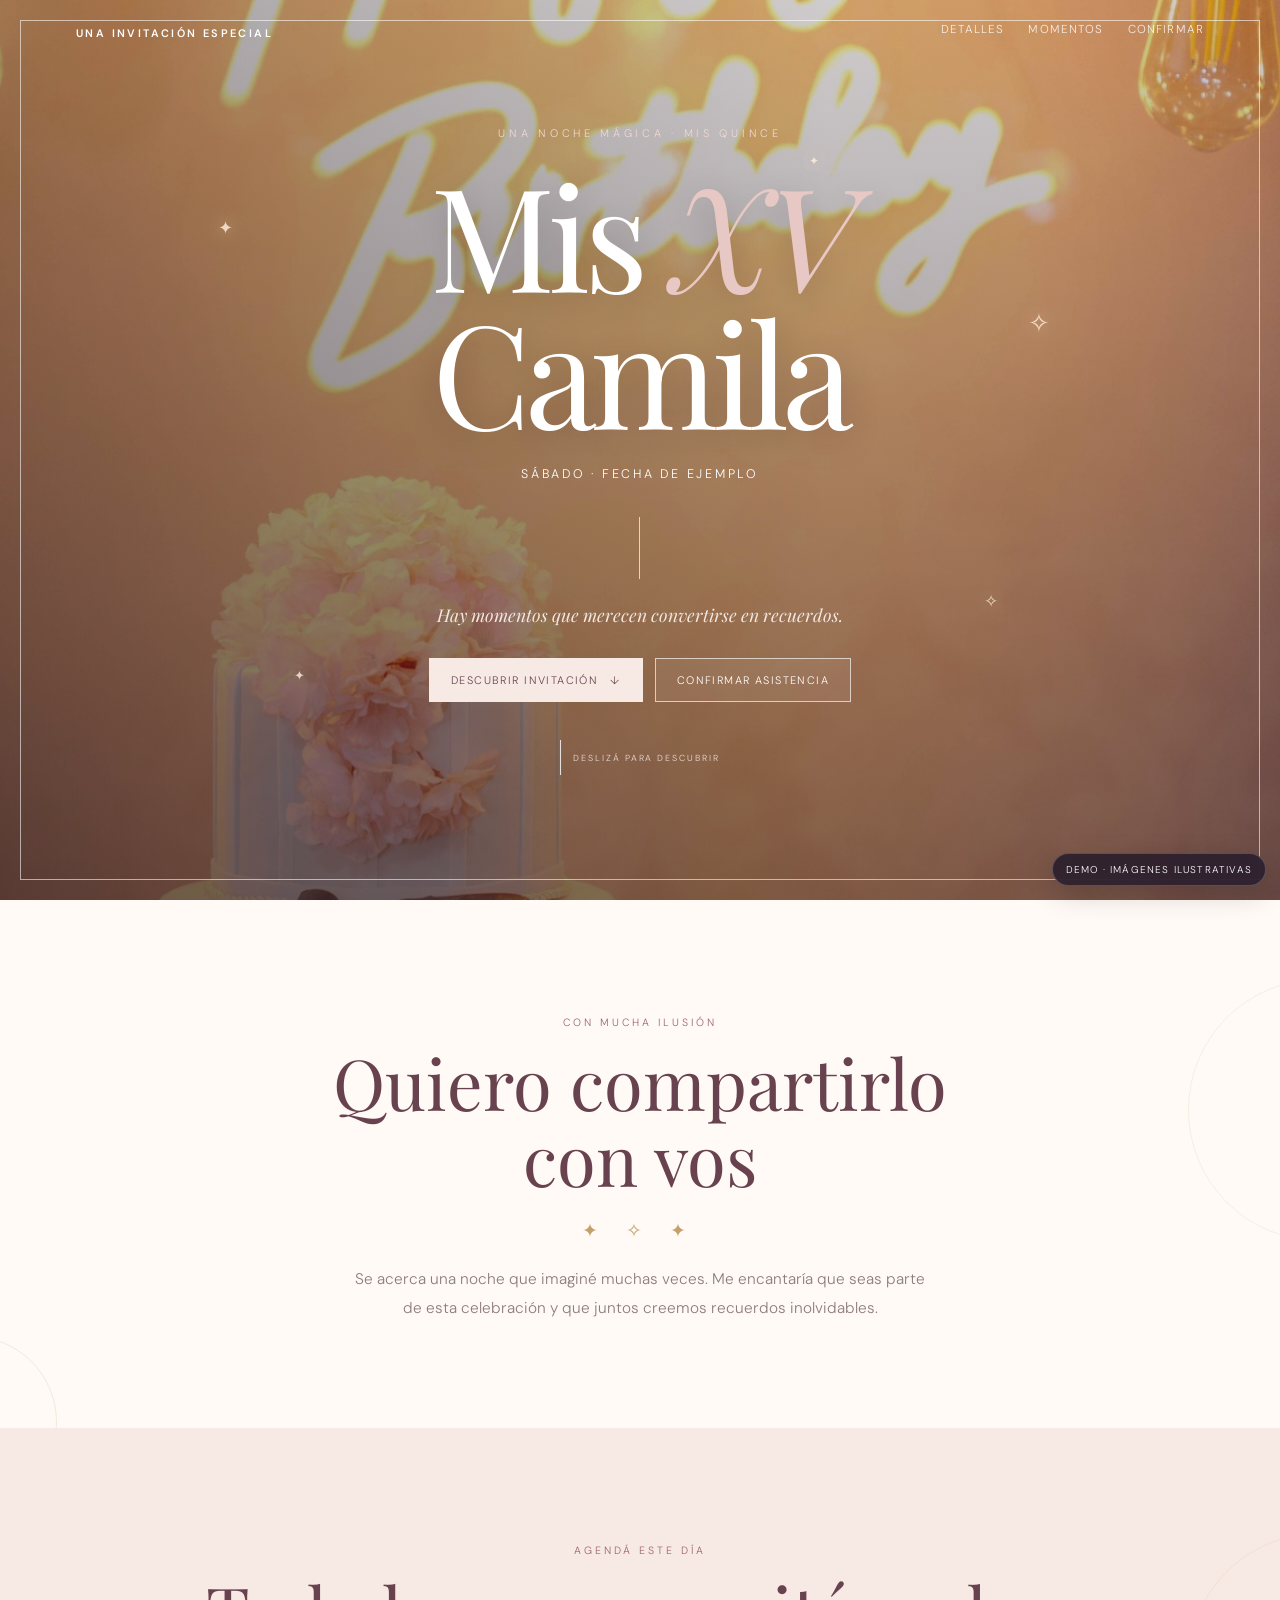
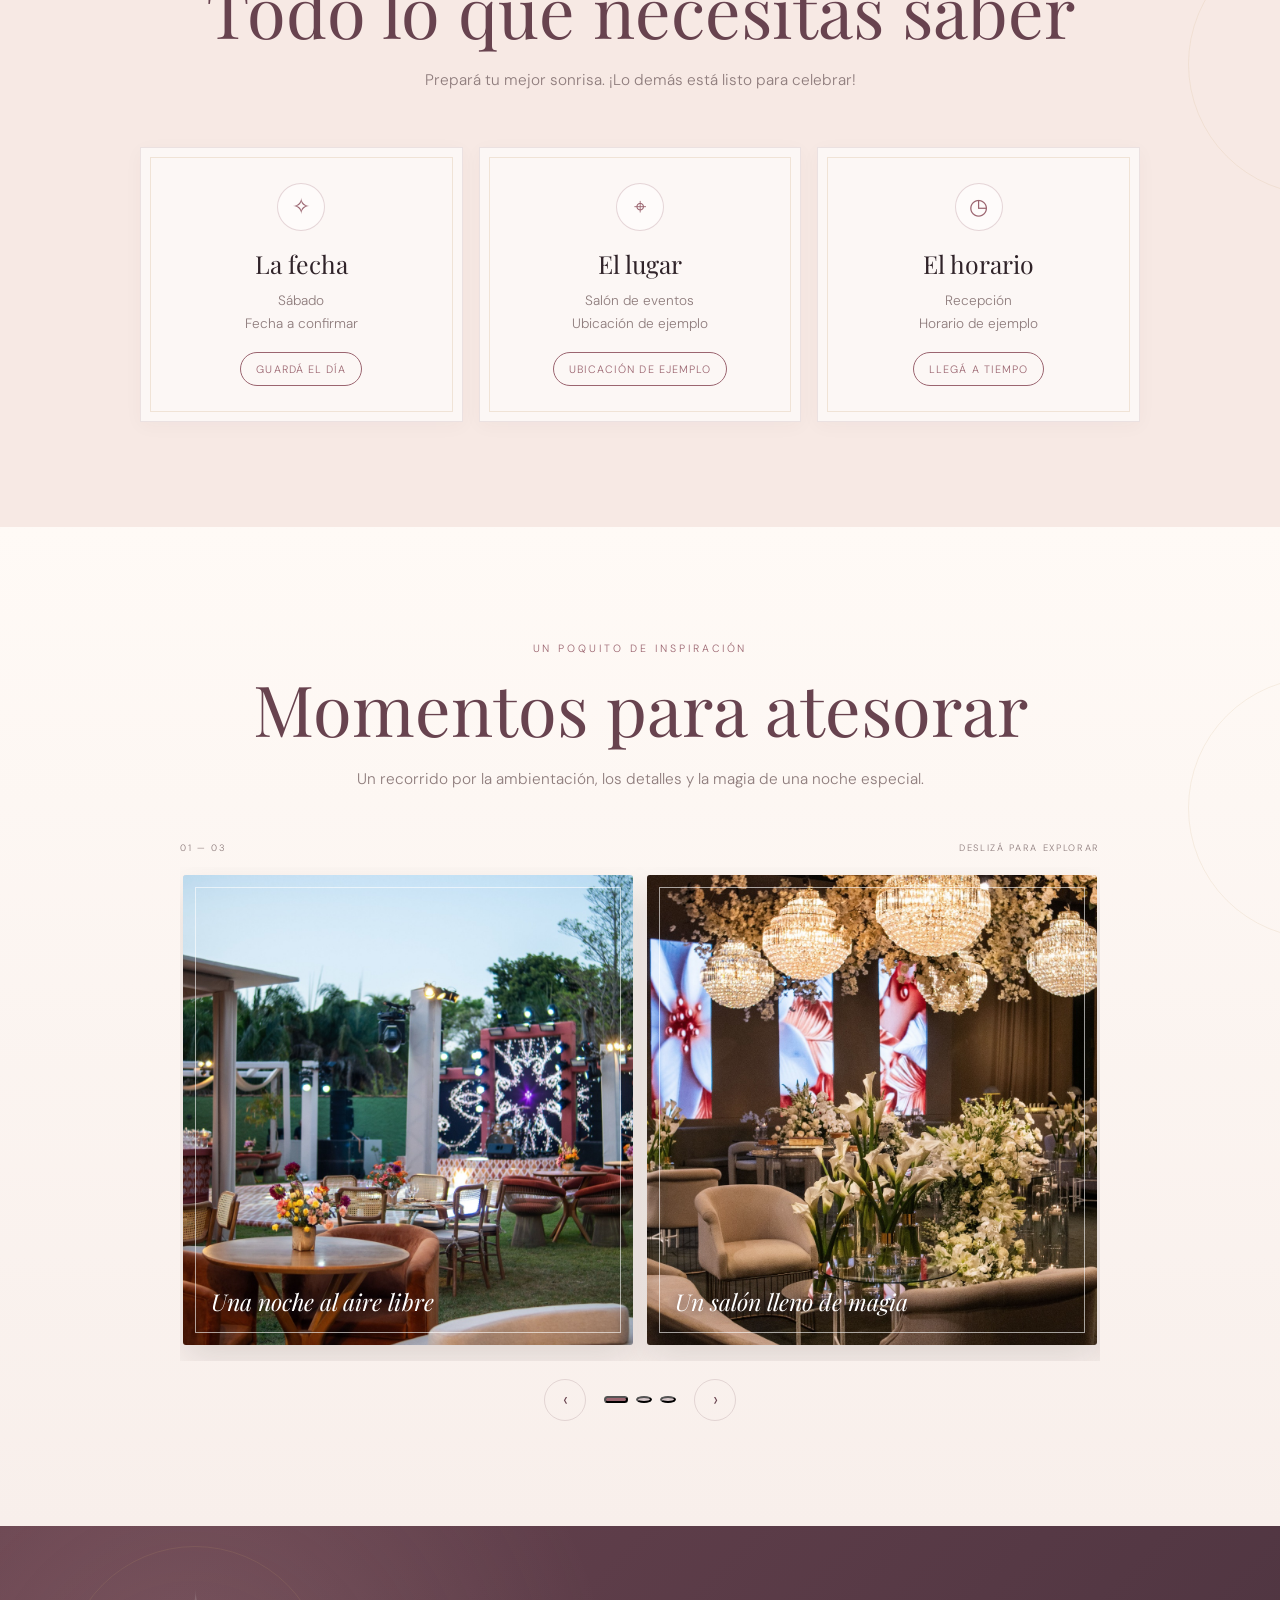
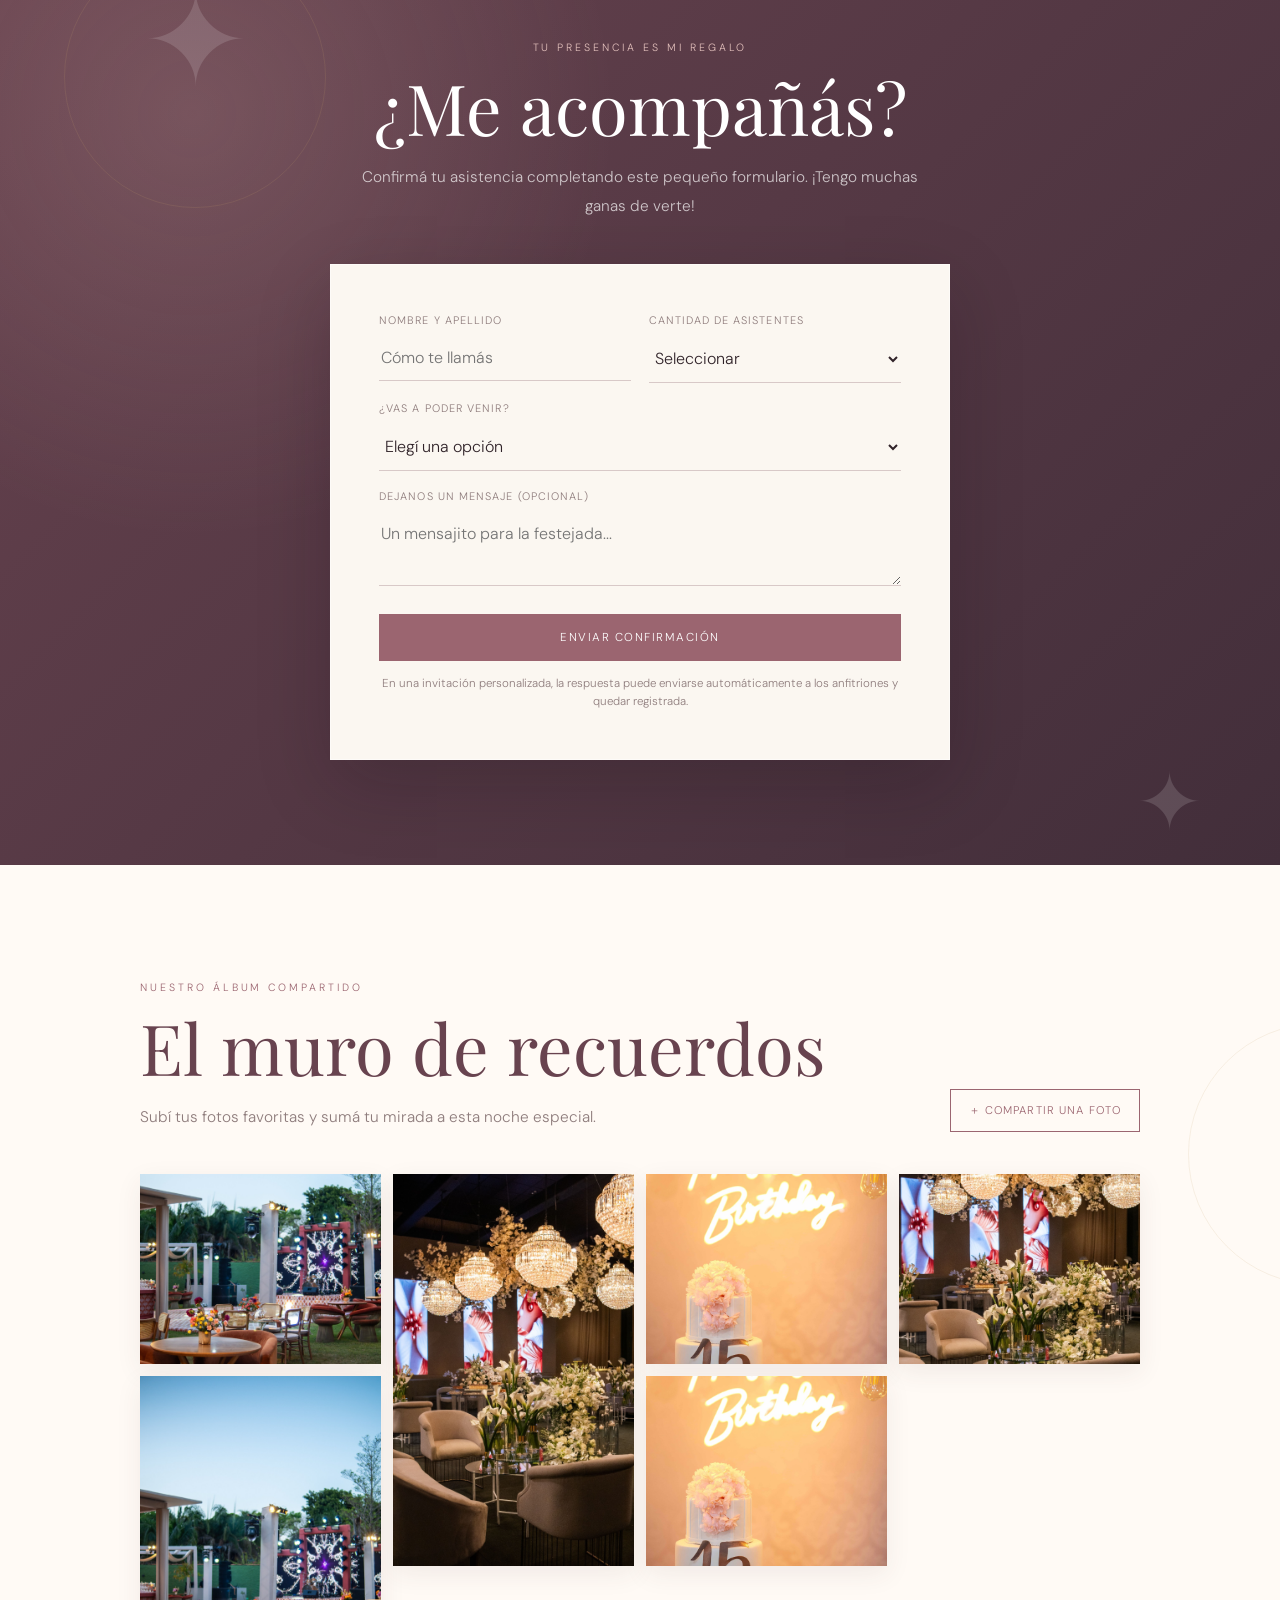
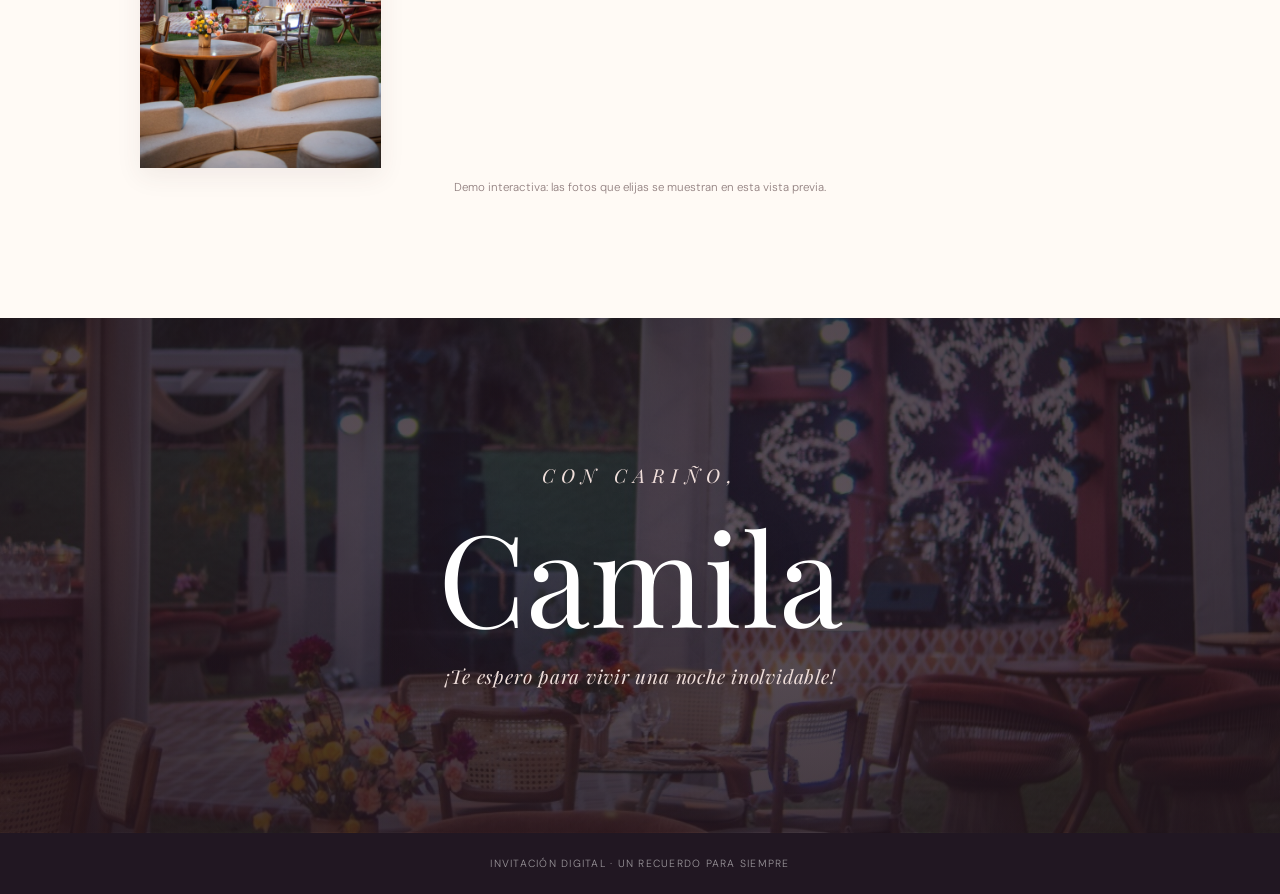
==== demo/15-anios/index.html @ 6f3f011b "Update website and add invitation demos" ====
<!DOCTYPE html>
<html lang="es">
<head>
<meta charset="UTF-8">
<meta name="viewport" content="width=device-width, initial-scale=1, viewport-fit=cover">
<meta name="theme-color" content="#21152e">
<title>Una noche para recordar · Invitación digital</title>
<link rel="preconnect" href="https://fonts.googleapis.com">
<link rel="preconnect" href="https://fonts.gstatic.com" crossorigin>
<link href="https://fonts.googleapis.com/css2?family=DM+Sans:wght@300;400;500;600&family=Playfair+Display:ital,wght@0,400;0,500;0,600;1,400;1,500&display=swap" rel="stylesheet">
<style>
:root{--ink:#302329;--plum:#68434f;--wine:#9b6570;--rose:#e4b9b5;--blush:#f7e9e4;--cream:#fffaf5;--gold:#c5a06c;--muted:#8e7c7c;--line:rgba(104,67,79,.16);--serif:"Playfair Display",Georgia,serif;--sans:"DM Sans",sans-serif}
*{box-sizing:border-box}html{scroll-behavior:smooth}body{margin:0;background:var(--cream);color:var(--ink);font-family:var(--sans);font-weight:300}button,input,select,textarea{font:inherit}button,a{ -webkit-tap-highlight-color:transparent}a{color:inherit}
.topbar{position:absolute;z-index:5;top:0;left:0;width:100%;display:flex;justify-content:space-between;align-items:center;padding:22px clamp(20px,6vw,76px);color:#fff}.brand{font-size:.68rem;letter-spacing:.22em;text-transform:uppercase}.menu{display:flex;gap:24px;font-size:.72rem;letter-spacing:.1em;text-transform:uppercase}.menu a{text-decoration:none;opacity:.85}.menu a:hover{opacity:1}
.hero{min-height:790px;height:100svh;max-height:1000px;position:relative;display:grid;place-items:center;text-align:center;color:white;overflow:hidden;background:linear-gradient(180deg,rgba(42,25,31,.22),rgba(42,25,31,.58)),url('img/pexels-vidalbalieljfotografia-20016143.jpg') center 43%/cover}
.hero{background-position:center 43%}.hero:after{content:"";position:absolute;inset:18px;border:1px solid rgba(255,255,255,.45);pointer-events:none}.hero-inner{position:relative;z-index:1;padding:90px 22px 50px;max-width:850px}.eyebrow{font-size:.68rem;letter-spacing:.34em;text-transform:uppercase}.hero .eyebrow{color:#f0d9d3}.hero h1{font:400 clamp(4rem,12vw,9rem)/.95 var(--serif);margin:25px 0 18px;letter-spacing:-.045em}.hero h1 em{font-weight:400;color:#e8c8c4}.hero-date{font-size:.78rem;letter-spacing:.22em;text-transform:uppercase;margin-top:28px}.hero-line{width:1px;height:62px;background:rgba(255,255,255,.7);margin:35px auto 0}.hero-caption{font:italic 1.1rem var(--serif);color:#f3e7e2;margin-top:24px}
.section{padding:105px 22px;position:relative}.section-inner{width:min(100%,1000px);margin:auto}.center{text-align:center}.kicker{color:var(--wine);font-size:.66rem;letter-spacing:.28em;text-transform:uppercase}.section h2{font:400 clamp(2.5rem,6vw,4.4rem)/1.08 var(--serif);margin:15px 0 18px;color:var(--plum)}.lead{max-width:570px;margin:0 auto;color:var(--muted);font-size:.96rem;line-height:1.9}.intro{background:var(--cream)}
.ornament{color:var(--gold);font-size:1.2rem;letter-spacing:.6em;margin:22px 0}
.details{background:var(--blush)}.detail-grid{display:grid;grid-template-columns:repeat(3,1fr);gap:16px;margin-top:52px}.detail{background:rgba(255,255,255,.65);padding:35px 22px;border:1px solid rgba(117,77,97,.13);text-align:center;min-height:210px}.detail-icon{font-size:1.35rem;color:var(--wine)}.detail h3{font:400 1.55rem var(--serif);margin:16px 0 9px}.detail p{font-size:.85rem;line-height:1.7;color:var(--muted);margin:0}.pill{display:inline-block;margin-top:17px;padding:9px 15px;border:1px solid var(--wine);border-radius:30px;color:var(--wine);font-size:.67rem;letter-spacing:.1em;text-transform:uppercase}
.gallery{background:#fdfaf7}.carousel-wrap{position:relative;max-width:860px;margin:48px auto 0}.slides{display:flex;gap:14px;overflow:hidden;scroll-behavior:smooth;scroll-snap-type:x mandatory}.slide{flex:0 0 calc(50% - 7px);height:430px;scroll-snap-align:center;overflow:hidden;position:relative;background:#e7d9d5}.slide img{width:100%;height:100%;object-fit:cover;display:block;transition:transform .7s}.slide:hover img{transform:scale(1.04)}.slide span{position:absolute;bottom:18px;left:18px;color:white;font:italic 1.2rem var(--serif);text-shadow:0 1px 12px #33232d}.carousel-controls{display:flex;justify-content:center;align-items:center;gap:18px;margin-top:24px}.arrow{width:42px;height:42px;border:1px solid var(--line);background:transparent;border-radius:50%;color:var(--plum);cursor:pointer;font-size:1.2rem}.dots{display:flex;gap:8px}.dot{width:6px;height:6px;border-radius:50%;background:#d6c6c9}.dot.active{background:var(--wine)}
.rsvp{background:var(--plum);color:#fff}.rsvp .kicker{color:#e4c1bd}.rsvp h2{color:#fff}.rsvp .lead{color:rgba(255,255,255,.7)}.rsvp-card{max-width:620px;margin:42px auto 0;padding:clamp(25px,5vw,48px);background:#fbf7f1;color:var(--ink)}.form-grid{display:grid;grid-template-columns:1fr 1fr;gap:18px}.field{display:flex;flex-direction:column;gap:8px;text-align:left}.field.full{grid-column:1/-1}.field label{font-size:.68rem;letter-spacing:.1em;text-transform:uppercase;color:var(--muted)}.field input,.field select,.field textarea{width:100%;border:0;border-bottom:1px solid #d8c9c8;background:transparent;padding:12px 2px;color:var(--ink);outline:none;border-radius:0}.field input:focus,.field select:focus,.field textarea:focus{border-color:var(--wine)}.field textarea{resize:vertical;min-height:75px}.submit{margin-top:28px;width:100%;border:0;background:var(--wine);color:white;padding:16px 20px;letter-spacing:.13em;text-transform:uppercase;font-size:.72rem;cursor:pointer;transition:background .2s}.submit:hover{background:var(--plum)}.form-note{font-size:.72rem;color:var(--muted);line-height:1.6;margin:14px 0 0;text-align:center}.success{display:none;padding:14px;background:#e7efe6;color:#35523a;margin-top:18px;font-size:.85rem;line-height:1.5}
.wall{background:var(--cream)}.wall-head{display:flex;justify-content:space-between;align-items:end;gap:20px}.upload-btn{display:inline-flex;align-items:center;gap:9px;border:1px solid var(--wine);padding:13px 18px;color:var(--wine);font-size:.7rem;letter-spacing:.1em;text-transform:uppercase;cursor:pointer;background:transparent}.upload-btn:hover{background:var(--blush)}.wall-grid{display:grid;grid-template-columns:repeat(4,1fr);grid-auto-rows:190px;gap:12px;margin-top:42px}.wall-grid figure{margin:0;overflow:hidden;background:#e8dcda}.wall-grid figure:nth-child(2),.wall-grid figure:nth-child(5){grid-row:span 2}.wall-grid img{width:100%;height:100%;object-fit:cover;display:block;transition:transform .5s}.wall-grid figure:hover img{transform:scale(1.05)}.wall-empty{font-size:.78rem;color:var(--muted);margin-top:18px}.upload-hint{font-size:.72rem;color:var(--muted);margin-top:12px}
.closing{background:linear-gradient(rgba(35,23,35,.56),rgba(35,23,35,.7)),url('img/pexels-flavionascimento-39394234.jpg') center/cover;color:white;text-align:center;padding:125px 22px}.closing h2{color:white;font:400 clamp(3rem,8vw,6rem)/1.05 var(--serif);margin:20px 0}.closing p{font:italic 1.2rem var(--serif);color:#f0dfdb}.footer{padding:24px;text-align:center;background:#211722;color:rgba(255,255,255,.55);font-size:.65rem;letter-spacing:.12em;text-transform:uppercase}
.demo-tag{position:fixed;z-index:10;bottom:14px;right:14px;background:rgba(38,27,43,.86);color:white;padding:9px 13px;font-size:.62rem;letter-spacing:.12em;text-transform:uppercase;backdrop-filter:blur(8px)}
@media(max-width:700px){.topbar{padding:18px 22px}.menu{gap:13px;font-size:.6rem}.menu a:nth-child(2){display:none}.hero{min-height:700px}.section{padding:78px 20px}.detail-grid{grid-template-columns:1fr;max-width:420px;margin:38px auto 0}.detail{min-height:0;padding:27px 20px}.slide{flex-basis:82%;height:390px}.wall-head{align-items:start;flex-direction:column}.wall-grid{grid-template-columns:repeat(2,1fr);grid-auto-rows:150px;gap:9px}.form-grid{grid-template-columns:1fr}.field.full{grid-column:auto}.wall-grid figure:nth-child(2),.wall-grid figure:nth-child(5){grid-row:span 2}}
@media(prefers-reduced-motion:reduce){html{scroll-behavior:auto}*,*:before,*:after{transition:none!important}}

/* --- Edición dinámica: movimiento suave, detalles y microinteracciones --- */
:root{--shadow:0 22px 60px rgba(76,45,55,.13)}
body{overflow-x:hidden}
.topbar{position:absolute;transition:background .35s,padding .35s}
.brand{font-weight:600}
.menu a{position:relative;padding-bottom:7px}
.menu a:after{content:"";position:absolute;left:0;bottom:0;width:0;height:1px;background:#fff;transition:width .3s}
.menu a:hover:after{width:100%}
.hero{isolation:isolate;background-attachment:scroll}
.hero:before{content:"";position:absolute;inset:0;background:linear-gradient(90deg,rgba(28,18,24,.25),transparent 65%);z-index:0}
.hero:after{inset:20px;border:1px solid rgba(255,255,255,.58);animation:frameIn 1.3s ease both}
.hero-inner{animation:heroIn 1.15s cubic-bezier(.2,.7,.2,1) both}
.hero h1{text-shadow:0 8px 35px rgba(28,15,22,.22)}
.hero-actions{display:flex;justify-content:center;gap:12px;flex-wrap:wrap;margin-top:32px}
.hero-btn{display:inline-flex;align-items:center;gap:12px;padding:14px 21px;text-decoration:none;font-size:.68rem;letter-spacing:.13em;text-transform:uppercase;transition:transform .25s,background .25s,border-color .25s}
.hero-btn:hover{transform:translateY(-4px)}
.hero-btn.primary{background:#f7e9e4;color:#68434f;border:1px solid #f7e9e4}
.hero-btn.ghost{border:1px solid rgba(255,255,255,.65);color:#fff;background:rgba(255,255,255,.07);backdrop-filter:blur(8px)}
.scroll-cue{display:flex;align-items:center;justify-content:center;gap:12px;margin-top:38px;font-size:.55rem;letter-spacing:.22em;color:rgba(255,255,255,.8)}
.scroll-cue span{height:35px;width:1px;background:rgba(255,255,255,.8);transform-origin:top;animation:scrollPulse 1.7s ease-in-out infinite}
.hero-sparkles i{position:absolute;z-index:1;color:rgba(255,240,221,.8);font-style:normal;text-shadow:0 0 18px rgba(255,231,190,.8);animation:twinkle 3.8s ease-in-out infinite}
.hero-sparkles i:nth-child(1){top:24%;left:17%;font-size:18px}
.hero-sparkles i:nth-child(2){top:34%;right:18%;font-size:26px;animation-delay:.8s}
.hero-sparkles i:nth-child(3){bottom:24%;left:23%;font-size:13px;animation-delay:1.3s}
.hero-sparkles i:nth-child(4){bottom:32%;right:22%;font-size:17px;animation-delay:2s}
.hero-sparkles i:nth-child(5){top:17%;right:36%;font-size:12px;animation-delay:2.5s}
.section{overflow:hidden}
.section:before{content:"";position:absolute;width:260px;height:260px;border:1px solid rgba(197,160,108,.14);border-radius:50%;right:-170px;top:15%;pointer-events:none}
.intro:after{content:"";position:absolute;width:170px;height:170px;border:1px solid rgba(197,160,108,.2);border-radius:50%;left:-115px;bottom:-80px}
.detail{position:relative;overflow:hidden;box-shadow:0 4px 18px rgba(76,45,55,.035);transition:transform .35s,box-shadow .35s,border-color .35s}
.detail:before{content:"";position:absolute;inset:9px;border:1px solid rgba(197,160,108,.23);pointer-events:none}
.detail:hover{transform:translateY(-9px);box-shadow:var(--shadow);border-color:rgba(155,101,112,.35)}
.detail-icon{display:inline-grid;place-items:center;width:48px;height:48px;border:1px solid rgba(155,101,112,.25);border-radius:50%;background:rgba(255,255,255,.5);transition:transform .45s}
.detail:hover .detail-icon{transform:rotate(18deg) scale(1.08)}
.pill{transition:background .25s,color .25s}
.detail:hover .pill{background:var(--wine);color:#fff}
.gallery{background:linear-gradient(180deg,#fffaf6,#f8efeb)}
.carousel-topline{display:flex;justify-content:space-between;margin:0 0 13px;color:var(--muted);font-size:.58rem;letter-spacing:.18em}
.carousel-wrap{max-width:920px}
.slides{overflow-x:auto;scrollbar-width:none;padding:8px 3px 16px}
.slides::-webkit-scrollbar{display:none}
.slide{flex:0 0 calc(50% - 7px);height:470px;border-radius:3px;box-shadow:0 16px 35px rgba(54,35,42,.13)}
.slide:after{content:"";position:absolute;inset:12px;border:1px solid rgba(255,255,255,.6);pointer-events:none}
.slide img{filter:saturate(.92);transition:transform .9s cubic-bezier(.2,.7,.2,1),filter .6s}
.slide:hover img{transform:scale(1.075);filter:saturate(1.08)}
.slide span{left:28px;bottom:28px;font-size:1.45rem}
.carousel-controls{margin-top:18px}
.arrow{transition:background .25s,color .25s,transform .25s}
.arrow:hover{background:var(--wine);color:white;transform:scale(1.08)}
.dot{width:7px;height:7px;transition:width .3s,background .3s}
.dot.active{width:24px;border-radius:8px}
.rsvp{position:relative;background:radial-gradient(circle at 15% 20%,rgba(228,185,181,.17),transparent 32%),linear-gradient(135deg,#68434f,#422e3a)}
.rsvp:before,.rsvp:after{content:"✦";position:absolute;color:rgba(255,255,255,.14);font-size:8rem;font-family:var(--serif)}
.rsvp:before{top:20px;left:5%}.rsvp:after{right:6%;bottom:15px;font-size:5rem}
.rsvp-card{position:relative;box-shadow:0 25px 70px rgba(20,10,18,.2);border:1px solid rgba(255,255,255,.55)}
.field input,.field select,.field textarea{transition:border-color .25s,padding .25s}
.field input:focus,.field select:focus,.field textarea:focus{padding-left:8px}
.submit{position:relative;overflow:hidden}
.submit:after{content:"";position:absolute;top:-50%;left:-40%;width:25%;height:200%;background:rgba(255,255,255,.2);transform:rotate(25deg);transition:left .55s}
.submit:hover:after{left:130%}
.wall-grid figure{position:relative;box-shadow:0 8px 24px rgba(76,45,55,.08)}
.wall-grid figure:after{content:"✦";position:absolute;right:12px;bottom:8px;color:#fff;text-shadow:0 1px 8px #33232d;opacity:0;transform:translateY(5px);transition:.3s}
.wall-grid figure:hover:after{opacity:1;transform:translateY(0)}
.closing{position:relative;isolation:isolate;background-position:center 55%;background-size:cover}
.closing:before{content:"";position:absolute;z-index:-1;inset:0;background:radial-gradient(ellipse at center,rgba(34,20,27,.25),rgba(34,20,27,.58))}
.closing h2{font-size:clamp(4rem,11vw,8rem);text-shadow:0 8px 35px rgba(0,0,0,.18)}
.closing p:last-child{letter-spacing:.04em}
.demo-tag{border:1px solid rgba(255,255,255,.2);border-radius:30px;box-shadow:0 8px 28px rgba(0,0,0,.18)}
.reveal{opacity:0;transform:translateY(28px);transition:opacity .8s ease,transform .8s cubic-bezier(.2,.7,.2,1)}
.reveal.visible{opacity:1;transform:translateY(0)}
.detail.reveal:nth-child(2){transition-delay:.12s}.detail.reveal:nth-child(3){transition-delay:.24s}
@keyframes heroIn{from{opacity:0;transform:translateY(25px)}to{opacity:1;transform:translateY(0)}}
@keyframes frameIn{from{opacity:0;inset:45px}to{opacity:1;inset:20px}}
@keyframes scrollPulse{0%,100%{transform:scaleY(.55);opacity:.5}50%{transform:scaleY(1);opacity:1}}
@keyframes twinkle{0%,100%{opacity:.3;transform:scale(.8) rotate(0)}50%{opacity:1;transform:scale(1.2) rotate(22deg)}}
@media(max-width:700px){
 .hero-actions{gap:9px;margin-top:25px}.hero-btn{padding:13px 15px;font-size:.59rem}
 .scroll-cue{margin-top:28px}
 .slide{flex-basis:84%;height:430px}
 .carousel-topline{padding:0 4px}
 .hero-sparkles i:nth-child(1){left:9%}.hero-sparkles i:nth-child(2){right:9%}
 .rsvp:before{font-size:5rem}.rsvp:after{font-size:3.5rem}
}
@media(prefers-reduced-motion:reduce){
 .reveal{opacity:1;transform:none;transition:none}
 .hero-inner,.hero:after,.hero-sparkles i,.scroll-cue span{animation:none}
}

</style>
</head>
<body>
<nav class="topbar"><div class="brand">Una invitación especial</div><div class="menu"><a href="#detalles">Detalles</a><a href="#momentos">Momentos</a><a href="#confirmar">Confirmar</a></div></nav>
<header class="hero" id="inicio"><div class="hero-inner"><p class="eyebrow">Una noche mágica · Mis quince</p><h1>Mis <em>XV</em><br>Camila</h1><p class="hero-date">Sábado · Fecha de ejemplo</p><div class="hero-line"></div><p class="hero-caption">Hay momentos que merecen convertirse en recuerdos.</p><div class="hero-actions"><a class="hero-btn primary" href="#detalles">Descubrir invitación <span>↓</span></a><a class="hero-btn ghost" href="#confirmar">Confirmar asistencia</a></div><div class="scroll-cue"><span></span> DESLIZÁ PARA DESCUBRIR</div></div><div class="hero-sparkles" aria-hidden="true"><i>✦</i><i>✧</i><i>✦</i><i>✧</i><i>✦</i></div></header>
<main>
<section class="section intro center"><div class="section-inner"><p class="kicker">Con mucha ilusión</p><h2>Quiero compartirlo<br>con vos</h2><div class="ornament">✦ ✧ ✦</div><p class="lead">Se acerca una noche que imaginé muchas veces. Me encantaría que seas parte de esta celebración y que juntos creemos recuerdos inolvidables.</p></div></section>
<section class="section details" id="detalles"><div class="section-inner center"><p class="kicker">Agendá este día</p><h2>Todo lo que necesitás saber</h2><p class="lead">Prepará tu mejor sonrisa. ¡Lo demás está listo para celebrar!</p><div class="detail-grid">
<article class="detail"><div class="detail-icon">✧</div><h3>La fecha</h3><p>Sábado<br>Fecha a confirmar</p><span class="pill">Guardá el día</span></article>
<article class="detail"><div class="detail-icon">⌖</div><h3>El lugar</h3><p>Salón de eventos<br>Ubicación de ejemplo</p><span class="pill">Ubicación de ejemplo</span></article>
<article class="detail"><div class="detail-icon">◷</div><h3>El horario</h3><p>Recepción<br>Horario de ejemplo</p><span class="pill">Llegá a tiempo</span></article>
</div></div></section>
<section class="section gallery center" id="momentos"><div class="section-inner"><p class="kicker">Un poquito de inspiración</p><h2>Momentos para atesorar</h2><p class="lead">Un recorrido por la ambientación, los detalles y la magia de una noche especial.</p>
<div class="carousel-wrap"><div class="carousel-topline"><span>01 — 03</span><span>DESLIZÁ PARA EXPLORAR</span></div><div class="slides" id="slides">
<div class="slide"><img src="img/pexels-flavionascimento-39394234.jpg" alt="Recepción de quince años al aire libre, con mesas y luces"><span>Una noche al aire libre</span></div>
<div class="slide"><img src="img/pexels-flavionascimento-39450940.jpg" alt="Salón elegante con arañas de cristal y arreglos florales"><span>Un salón lleno de magia</span></div>
<div class="slide"><img src="img/pexels-vidalbalieljfotografia-20016143.jpg" alt="Torta de quince años decorada en tonos rosa"><span>El dulce momento</span></div>
</div><div class="carousel-controls"><button class="arrow" id="prev" aria-label="Foto anterior">‹</button><div class="dots" id="dots"></div><button class="arrow" id="next" aria-label="Foto siguiente">›</button></div></div></div></section>
<section class="section rsvp center" id="confirmar"><div class="section-inner"><p class="kicker">Tu presencia es mi regalo</p><h2>¿Me acompañás?</h2><p class="lead">Confirmá tu asistencia completando este pequeño formulario. ¡Tengo muchas ganas de verte!</p>
<form class="rsvp-card" id="rsvpForm"><div class="form-grid">
<div class="field"><label for="nombre">Nombre y apellido</label><input id="nombre" name="nombre" placeholder="Cómo te llamás" required></div>
<div class="field"><label for="cantidad">Cantidad de asistentes</label><select id="cantidad" name="cantidad" required><option value="">Seleccionar</option><option>1 persona</option><option>2 personas</option><option>3 personas</option><option>4 personas</option></select></div>
<div class="field full"><label for="asistencia">¿Vas a poder venir?</label><select id="asistencia" name="asistencia" required><option value="">Elegí una opción</option><option>¡Sí, ahí estaré!</option><option>Esta vez no podré asistir</option></select></div>
<div class="field full"><label for="mensaje">Dejanos un mensaje (opcional)</label><textarea id="mensaje" name="mensaje" placeholder="Un mensajito para la festejada..."></textarea></div>
</div><button class="submit" type="submit">Enviar confirmación</button><p class="form-note">En una invitación personalizada, la respuesta puede enviarse automáticamente a los anfitriones y quedar registrada.</p><div class="success" id="success" role="status"></div></form></div></section>
<section class="section wall center" id="fotos"><div class="section-inner"><div class="wall-head"><div style="text-align:left"><p class="kicker">Nuestro álbum compartido</p><h2>El muro de recuerdos</h2><p class="lead" style="margin:0;text-align:left">Subí tus fotos favoritas y sumá tu mirada a esta noche especial.</p></div><label class="upload-btn" for="photoInput">＋ Compartir una foto</label><input id="photoInput" type="file" accept="image/*" multiple hidden></div>
<div class="wall-grid" id="wallGrid">
<figure><img src="img/pexels-flavionascimento-39394234.jpg" alt="Recepción exterior decorada para una celebración"></figure>
<figure><img src="img/pexels-flavionascimento-39450940.jpg" alt="Decoración elegante con lámparas de cristal y flores"></figure>
<figure><img src="img/pexels-vidalbalieljfotografia-20016143.jpg" alt="Torta de quince años en tonos rosa"></figure>
<figure><img src="img/pexels-flavionascimento-39450940.jpg" alt="Ambientación de salón para una fiesta"></figure>
<figure><img src="img/pexels-flavionascimento-39394234.jpg" alt="Mesas y luces en una recepción al aire libre"></figure>
<figure><img src="img/pexels-vidalbalieljfotografia-20016143.jpg" alt="Detalle de torta para quince años"></figure>
</div><p class="upload-hint">Demo interactiva: las fotos que elijas se muestran en esta vista previa.</p><p class="wall-empty" id="wallStatus" aria-live="polite"></p></div></section>
<section class="closing"><p class="eyebrow">Con cariño,</p><h2>Camila</h2><p>¡Te espero para vivir una noche inolvidable!</p></section>
</main>
<footer class="footer">Invitación digital · Un recuerdo para siempre</footer>
<div class="demo-tag">Demo · Imágenes ilustrativas</div>
<script>
const track=document.getElementById('slides'), slides=[...track.children], dots=document.getElementById('dots');let current=0, autoPlay=null;
slides.forEach((_,i)=>{const b=document.createElement('button');b.className='dot'+(i===0?' active':'');b.setAttribute('aria-label','Ir a la foto '+(i+1));b.addEventListener('click',()=>{go(i);restartAuto()});dots.appendChild(b)});
function updateDots(){[...dots.children].forEach((d,n)=>d.classList.toggle('active',n===current))}
function go(i){current=(i+slides.length)%slides.length;track.scrollTo({left:slides[current].offsetLeft-track.offsetLeft,behavior:'smooth'});updateDots()}
function startAuto(){if(window.matchMedia('(prefers-reduced-motion: reduce)').matches)return;stopAuto();autoPlay=setInterval(()=>go(current+1),4200)}
function stopAuto(){if(autoPlay){clearInterval(autoPlay);autoPlay=null}}
function restartAuto(){stopAuto();startAuto()}
document.getElementById('prev').addEventListener('click',()=>{go(current-1);restartAuto()});document.getElementById('next').addEventListener('click',()=>{go(current+1);restartAuto()});
track.addEventListener('mouseenter',stopAuto);track.addEventListener('mouseleave',startAuto);track.addEventListener('focusin',stopAuto);track.addEventListener('focusout',startAuto);
let scrollTick;track.addEventListener('scroll',()=>{clearTimeout(scrollTick);scrollTick=setTimeout(()=>{let best=0,dist=Infinity;slides.forEach((slide,i)=>{const d=Math.abs(slide.getBoundingClientRect().left-track.getBoundingClientRect().left);if(d<dist){dist=d;best=i}});current=best;updateDots()},90)});
document.addEventListener('visibilitychange',()=>document.hidden?stopAuto():startAuto());startAuto();
document.getElementById('rsvpForm').addEventListener('submit',e=>{e.preventDefault();const data=new FormData(e.currentTarget);const who=data.get('nombre');const status=data.get('asistencia');const box=document.getElementById('success');box.style.display='block';box.textContent='¡Gracias, '+who+'! Tu respuesta de demostración quedó registrada en esta vista. En la versión contratada, la confirmación se envía también a los anfitriones.';e.currentTarget.reset()});
// Animaciones de entrada al desplazarse por la invitación.
const revealTargets=document.querySelectorAll('.intro .section-inner,.details .section-inner,.gallery .section-inner,.rsvp .section-inner,.wall .section-inner,.closing');
revealTargets.forEach(el=>el.classList.add('reveal'));
document.querySelectorAll('.detail').forEach(el=>el.classList.add('reveal'));
if('IntersectionObserver' in window){
 const revealObserver=new IntersectionObserver(entries=>entries.forEach(entry=>{if(entry.isIntersecting){entry.target.classList.add('visible');revealObserver.unobserve(entry.target)}}),{threshold:.14});
 revealTargets.forEach(el=>revealObserver.observe(el));document.querySelectorAll('.detail').forEach(el=>revealObserver.observe(el));
}else{revealTargets.forEach(el=>el.classList.add('visible'));document.querySelectorAll('.detail').forEach(el=>el.classList.add('visible'))}
document.getElementById('photoInput').addEventListener('change',e=>{const files=[...e.target.files];const grid=document.getElementById('wallGrid');files.forEach(file=>{if(!file.type.startsWith('image/'))return;const url=URL.createObjectURL(file),fig=document.createElement('figure'),img=document.createElement('img');img.src=url;img.alt='Foto agregada a la vista previa';fig.appendChild(img);grid.prepend(fig)});document.getElementById('wallStatus').textContent=files.length?'¡Qué lindo recuerdo! Se agregó a la vista previa de este dispositivo.':'';e.target.value=''});
</script>
</body></html>
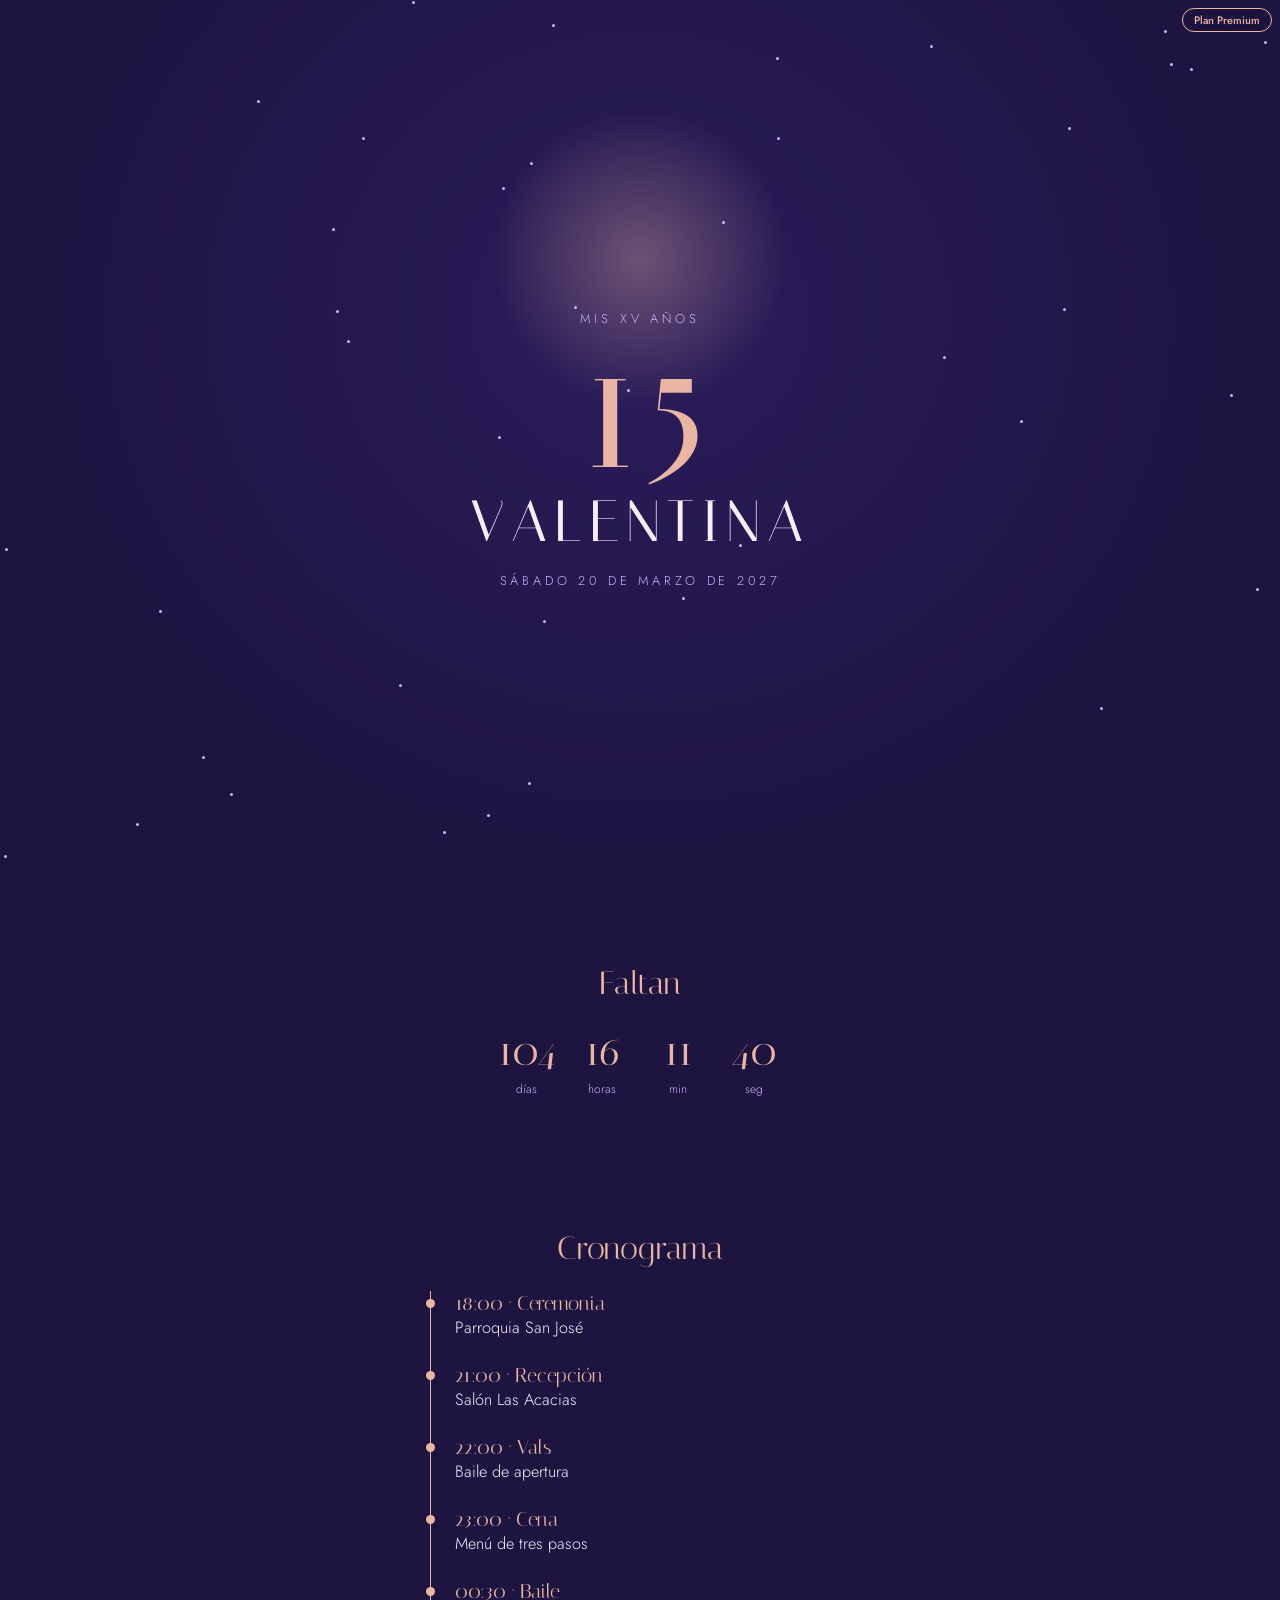
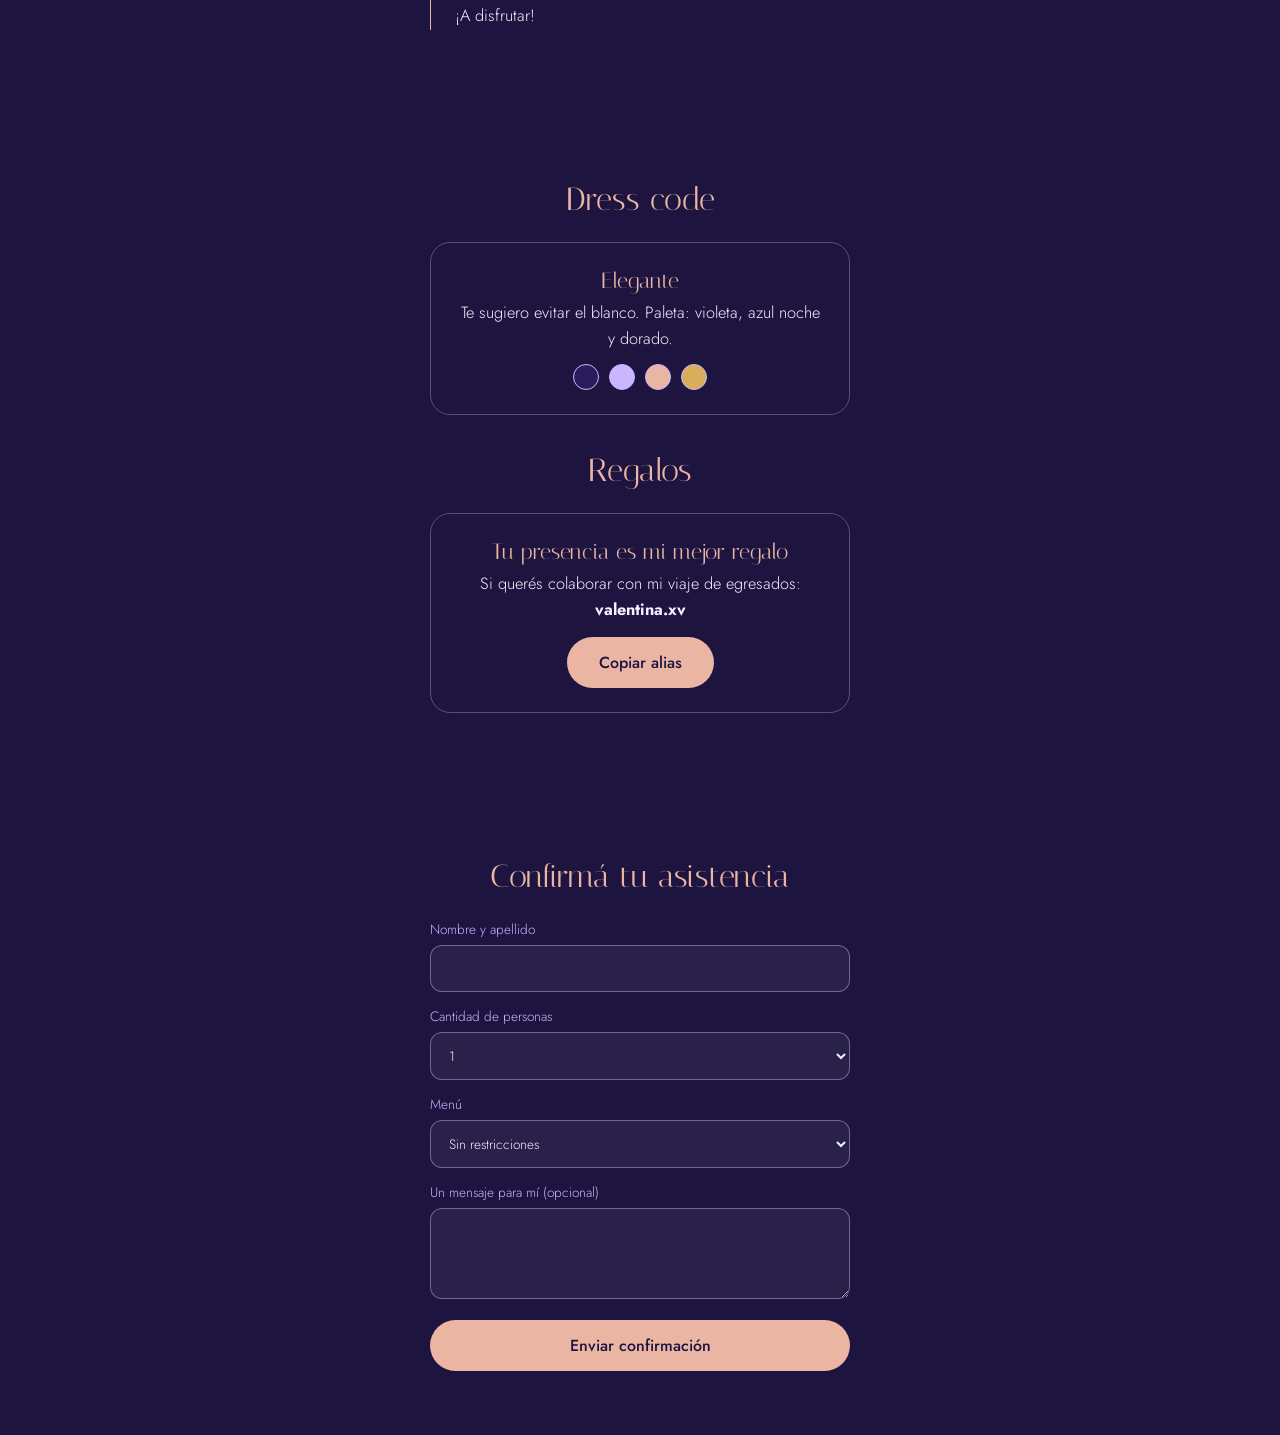
==== commit 5c2608c3: "Refactor index.html for improved layout and design Updated HTML structure and styles for the invitat" ====
--- a/demo/15-anios/index.html
+++ b/demo/15-anios/index.html
@@ -1,177 +1,99 @@
 <!DOCTYPE html>
-<html lang="es">
-<head>
-<meta charset="UTF-8">
+<html lang="es"><head><meta charset="utf-8">
 <meta name="viewport" content="width=device-width, initial-scale=1, viewport-fit=cover">
-<meta name="theme-color" content="#21152e">
-<title>Una noche para recordar · Invitación digital</title>
-<link rel="preconnect" href="https://fonts.googleapis.com">
-<link rel="preconnect" href="https://fonts.gstatic.com" crossorigin>
-<link href="https://fonts.googleapis.com/css2?family=DM+Sans:wght@300;400;500;600&family=Playfair+Display:ital,wght@0,400;0,500;0,600;1,400;1,500&display=swap" rel="stylesheet">
+<title>Mis 15 · Valentina</title>
+<link href="https://fonts.googleapis.com/css2?family=Italiana&family=Jost:wght@300;400;500&display=swap" rel="stylesheet">
 <style>
-:root{--ink:#302329;--plum:#68434f;--wine:#9b6570;--rose:#e4b9b5;--blush:#f7e9e4;--cream:#fffaf5;--gold:#c5a06c;--muted:#8e7c7c;--line:rgba(104,67,79,.16);--serif:"Playfair Display",Georgia,serif;--sans:"DM Sans",sans-serif}
-*{box-sizing:border-box}html{scroll-behavior:smooth}body{margin:0;background:var(--cream);color:var(--ink);font-family:var(--sans);font-weight:300}button,input,select,textarea{font:inherit}button,a{ -webkit-tap-highlight-color:transparent}a{color:inherit}
-.topbar{position:absolute;z-index:5;top:0;left:0;width:100%;display:flex;justify-content:space-between;align-items:center;padding:22px clamp(20px,6vw,76px);color:#fff}.brand{font-size:.68rem;letter-spacing:.22em;text-transform:uppercase}.menu{display:flex;gap:24px;font-size:.72rem;letter-spacing:.1em;text-transform:uppercase}.menu a{text-decoration:none;opacity:.85}.menu a:hover{opacity:1}
-.hero{min-height:790px;height:100svh;max-height:1000px;position:relative;display:grid;place-items:center;text-align:center;color:white;overflow:hidden;background:linear-gradient(180deg,rgba(42,25,31,.22),rgba(42,25,31,.58)),url('img/pexels-vidalbalieljfotografia-20016143.jpg') center 43%/cover}
-.hero{background-position:center 43%}.hero:after{content:"";position:absolute;inset:18px;border:1px solid rgba(255,255,255,.45);pointer-events:none}.hero-inner{position:relative;z-index:1;padding:90px 22px 50px;max-width:850px}.eyebrow{font-size:.68rem;letter-spacing:.34em;text-transform:uppercase}.hero .eyebrow{color:#f0d9d3}.hero h1{font:400 clamp(4rem,12vw,9rem)/.95 var(--serif);margin:25px 0 18px;letter-spacing:-.045em}.hero h1 em{font-weight:400;color:#e8c8c4}.hero-date{font-size:.78rem;letter-spacing:.22em;text-transform:uppercase;margin-top:28px}.hero-line{width:1px;height:62px;background:rgba(255,255,255,.7);margin:35px auto 0}.hero-caption{font:italic 1.1rem var(--serif);color:#f3e7e2;margin-top:24px}
-.section{padding:105px 22px;position:relative}.section-inner{width:min(100%,1000px);margin:auto}.center{text-align:center}.kicker{color:var(--wine);font-size:.66rem;letter-spacing:.28em;text-transform:uppercase}.section h2{font:400 clamp(2.5rem,6vw,4.4rem)/1.08 var(--serif);margin:15px 0 18px;color:var(--plum)}.lead{max-width:570px;margin:0 auto;color:var(--muted);font-size:.96rem;line-height:1.9}.intro{background:var(--cream)}
-.ornament{color:var(--gold);font-size:1.2rem;letter-spacing:.6em;margin:22px 0}
-.details{background:var(--blush)}.detail-grid{display:grid;grid-template-columns:repeat(3,1fr);gap:16px;margin-top:52px}.detail{background:rgba(255,255,255,.65);padding:35px 22px;border:1px solid rgba(117,77,97,.13);text-align:center;min-height:210px}.detail-icon{font-size:1.35rem;color:var(--wine)}.detail h3{font:400 1.55rem var(--serif);margin:16px 0 9px}.detail p{font-size:.85rem;line-height:1.7;color:var(--muted);margin:0}.pill{display:inline-block;margin-top:17px;padding:9px 15px;border:1px solid var(--wine);border-radius:30px;color:var(--wine);font-size:.67rem;letter-spacing:.1em;text-transform:uppercase}
-.gallery{background:#fdfaf7}.carousel-wrap{position:relative;max-width:860px;margin:48px auto 0}.slides{display:flex;gap:14px;overflow:hidden;scroll-behavior:smooth;scroll-snap-type:x mandatory}.slide{flex:0 0 calc(50% - 7px);height:430px;scroll-snap-align:center;overflow:hidden;position:relative;background:#e7d9d5}.slide img{width:100%;height:100%;object-fit:cover;display:block;transition:transform .7s}.slide:hover img{transform:scale(1.04)}.slide span{position:absolute;bottom:18px;left:18px;color:white;font:italic 1.2rem var(--serif);text-shadow:0 1px 12px #33232d}.carousel-controls{display:flex;justify-content:center;align-items:center;gap:18px;margin-top:24px}.arrow{width:42px;height:42px;border:1px solid var(--line);background:transparent;border-radius:50%;color:var(--plum);cursor:pointer;font-size:1.2rem}.dots{display:flex;gap:8px}.dot{width:6px;height:6px;border-radius:50%;background:#d6c6c9}.dot.active{background:var(--wine)}
-.rsvp{background:var(--plum);color:#fff}.rsvp .kicker{color:#e4c1bd}.rsvp h2{color:#fff}.rsvp .lead{color:rgba(255,255,255,.7)}.rsvp-card{max-width:620px;margin:42px auto 0;padding:clamp(25px,5vw,48px);background:#fbf7f1;color:var(--ink)}.form-grid{display:grid;grid-template-columns:1fr 1fr;gap:18px}.field{display:flex;flex-direction:column;gap:8px;text-align:left}.field.full{grid-column:1/-1}.field label{font-size:.68rem;letter-spacing:.1em;text-transform:uppercase;color:var(--muted)}.field input,.field select,.field textarea{width:100%;border:0;border-bottom:1px solid #d8c9c8;background:transparent;padding:12px 2px;color:var(--ink);outline:none;border-radius:0}.field input:focus,.field select:focus,.field textarea:focus{border-color:var(--wine)}.field textarea{resize:vertical;min-height:75px}.submit{margin-top:28px;width:100%;border:0;background:var(--wine);color:white;padding:16px 20px;letter-spacing:.13em;text-transform:uppercase;font-size:.72rem;cursor:pointer;transition:background .2s}.submit:hover{background:var(--plum)}.form-note{font-size:.72rem;color:var(--muted);line-height:1.6;margin:14px 0 0;text-align:center}.success{display:none;padding:14px;background:#e7efe6;color:#35523a;margin-top:18px;font-size:.85rem;line-height:1.5}
-.wall{background:var(--cream)}.wall-head{display:flex;justify-content:space-between;align-items:end;gap:20px}.upload-btn{display:inline-flex;align-items:center;gap:9px;border:1px solid var(--wine);padding:13px 18px;color:var(--wine);font-size:.7rem;letter-spacing:.1em;text-transform:uppercase;cursor:pointer;background:transparent}.upload-btn:hover{background:var(--blush)}.wall-grid{display:grid;grid-template-columns:repeat(4,1fr);grid-auto-rows:190px;gap:12px;margin-top:42px}.wall-grid figure{margin:0;overflow:hidden;background:#e8dcda}.wall-grid figure:nth-child(2),.wall-grid figure:nth-child(5){grid-row:span 2}.wall-grid img{width:100%;height:100%;object-fit:cover;display:block;transition:transform .5s}.wall-grid figure:hover img{transform:scale(1.05)}.wall-empty{font-size:.78rem;color:var(--muted);margin-top:18px}.upload-hint{font-size:.72rem;color:var(--muted);margin-top:12px}
-.closing{background:linear-gradient(rgba(35,23,35,.56),rgba(35,23,35,.7)),url('img/pexels-flavionascimento-39394234.jpg') center/cover;color:white;text-align:center;padding:125px 22px}.closing h2{color:white;font:400 clamp(3rem,8vw,6rem)/1.05 var(--serif);margin:20px 0}.closing p{font:italic 1.2rem var(--serif);color:#f0dfdb}.footer{padding:24px;text-align:center;background:#211722;color:rgba(255,255,255,.55);font-size:.65rem;letter-spacing:.12em;text-transform:uppercase}
-.demo-tag{position:fixed;z-index:10;bottom:14px;right:14px;background:rgba(38,27,43,.86);color:white;padding:9px 13px;font-size:.62rem;letter-spacing:.12em;text-transform:uppercase;backdrop-filter:blur(8px)}
-@media(max-width:700px){.topbar{padding:18px 22px}.menu{gap:13px;font-size:.6rem}.menu a:nth-child(2){display:none}.hero{min-height:700px}.section{padding:78px 20px}.detail-grid{grid-template-columns:1fr;max-width:420px;margin:38px auto 0}.detail{min-height:0;padding:27px 20px}.slide{flex-basis:82%;height:390px}.wall-head{align-items:start;flex-direction:column}.wall-grid{grid-template-columns:repeat(2,1fr);grid-auto-rows:150px;gap:9px}.form-grid{grid-template-columns:1fr}.field.full{grid-column:auto}.wall-grid figure:nth-child(2),.wall-grid figure:nth-child(5){grid-row:span 2}}
-@media(prefers-reduced-motion:reduce){html{scroll-behavior:auto}*,*:before,*:after{transition:none!important}}
-
-/* --- Edición dinámica: movimiento suave, detalles y microinteracciones --- */
-:root{--shadow:0 22px 60px rgba(76,45,55,.13)}
-body{overflow-x:hidden}
-.topbar{position:absolute;transition:background .35s,padding .35s}
-.brand{font-weight:600}
-.menu a{position:relative;padding-bottom:7px}
-.menu a:after{content:"";position:absolute;left:0;bottom:0;width:0;height:1px;background:#fff;transition:width .3s}
-.menu a:hover:after{width:100%}
-.hero{isolation:isolate;background-attachment:scroll}
-.hero:before{content:"";position:absolute;inset:0;background:linear-gradient(90deg,rgba(28,18,24,.25),transparent 65%);z-index:0}
-.hero:after{inset:20px;border:1px solid rgba(255,255,255,.58);animation:frameIn 1.3s ease both}
-.hero-inner{animation:heroIn 1.15s cubic-bezier(.2,.7,.2,1) both}
-.hero h1{text-shadow:0 8px 35px rgba(28,15,22,.22)}
-.hero-actions{display:flex;justify-content:center;gap:12px;flex-wrap:wrap;margin-top:32px}
-.hero-btn{display:inline-flex;align-items:center;gap:12px;padding:14px 21px;text-decoration:none;font-size:.68rem;letter-spacing:.13em;text-transform:uppercase;transition:transform .25s,background .25s,border-color .25s}
-.hero-btn:hover{transform:translateY(-4px)}
-.hero-btn.primary{background:#f7e9e4;color:#68434f;border:1px solid #f7e9e4}
-.hero-btn.ghost{border:1px solid rgba(255,255,255,.65);color:#fff;background:rgba(255,255,255,.07);backdrop-filter:blur(8px)}
-.scroll-cue{display:flex;align-items:center;justify-content:center;gap:12px;margin-top:38px;font-size:.55rem;letter-spacing:.22em;color:rgba(255,255,255,.8)}
-.scroll-cue span{height:35px;width:1px;background:rgba(255,255,255,.8);transform-origin:top;animation:scrollPulse 1.7s ease-in-out infinite}
-.hero-sparkles i{position:absolute;z-index:1;color:rgba(255,240,221,.8);font-style:normal;text-shadow:0 0 18px rgba(255,231,190,.8);animation:twinkle 3.8s ease-in-out infinite}
-.hero-sparkles i:nth-child(1){top:24%;left:17%;font-size:18px}
-.hero-sparkles i:nth-child(2){top:34%;right:18%;font-size:26px;animation-delay:.8s}
-.hero-sparkles i:nth-child(3){bottom:24%;left:23%;font-size:13px;animation-delay:1.3s}
-.hero-sparkles i:nth-child(4){bottom:32%;right:22%;font-size:17px;animation-delay:2s}
-.hero-sparkles i:nth-child(5){top:17%;right:36%;font-size:12px;animation-delay:2.5s}
-.section{overflow:hidden}
-.section:before{content:"";position:absolute;width:260px;height:260px;border:1px solid rgba(197,160,108,.14);border-radius:50%;right:-170px;top:15%;pointer-events:none}
-.intro:after{content:"";position:absolute;width:170px;height:170px;border:1px solid rgba(197,160,108,.2);border-radius:50%;left:-115px;bottom:-80px}
-.detail{position:relative;overflow:hidden;box-shadow:0 4px 18px rgba(76,45,55,.035);transition:transform .35s,box-shadow .35s,border-color .35s}
-.detail:before{content:"";position:absolute;inset:9px;border:1px solid rgba(197,160,108,.23);pointer-events:none}
-.detail:hover{transform:translateY(-9px);box-shadow:var(--shadow);border-color:rgba(155,101,112,.35)}
-.detail-icon{display:inline-grid;place-items:center;width:48px;height:48px;border:1px solid rgba(155,101,112,.25);border-radius:50%;background:rgba(255,255,255,.5);transition:transform .45s}
-.detail:hover .detail-icon{transform:rotate(18deg) scale(1.08)}
-.pill{transition:background .25s,color .25s}
-.detail:hover .pill{background:var(--wine);color:#fff}
-.gallery{background:linear-gradient(180deg,#fffaf6,#f8efeb)}
-.carousel-topline{display:flex;justify-content:space-between;margin:0 0 13px;color:var(--muted);font-size:.58rem;letter-spacing:.18em}
-.carousel-wrap{max-width:920px}
-.slides{overflow-x:auto;scrollbar-width:none;padding:8px 3px 16px}
-.slides::-webkit-scrollbar{display:none}
-.slide{flex:0 0 calc(50% - 7px);height:470px;border-radius:3px;box-shadow:0 16px 35px rgba(54,35,42,.13)}
-.slide:after{content:"";position:absolute;inset:12px;border:1px solid rgba(255,255,255,.6);pointer-events:none}
-.slide img{filter:saturate(.92);transition:transform .9s cubic-bezier(.2,.7,.2,1),filter .6s}
-.slide:hover img{transform:scale(1.075);filter:saturate(1.08)}
-.slide span{left:28px;bottom:28px;font-size:1.45rem}
-.carousel-controls{margin-top:18px}
-.arrow{transition:background .25s,color .25s,transform .25s}
-.arrow:hover{background:var(--wine);color:white;transform:scale(1.08)}
-.dot{width:7px;height:7px;transition:width .3s,background .3s}
-.dot.active{width:24px;border-radius:8px}
-.rsvp{position:relative;background:radial-gradient(circle at 15% 20%,rgba(228,185,181,.17),transparent 32%),linear-gradient(135deg,#68434f,#422e3a)}
-.rsvp:before,.rsvp:after{content:"✦";position:absolute;color:rgba(255,255,255,.14);font-size:8rem;font-family:var(--serif)}
-.rsvp:before{top:20px;left:5%}.rsvp:after{right:6%;bottom:15px;font-size:5rem}
-.rsvp-card{position:relative;box-shadow:0 25px 70px rgba(20,10,18,.2);border:1px solid rgba(255,255,255,.55)}
-.field input,.field select,.field textarea{transition:border-color .25s,padding .25s}
-.field input:focus,.field select:focus,.field textarea:focus{padding-left:8px}
-.submit{position:relative;overflow:hidden}
-.submit:after{content:"";position:absolute;top:-50%;left:-40%;width:25%;height:200%;background:rgba(255,255,255,.2);transform:rotate(25deg);transition:left .55s}
-.submit:hover:after{left:130%}
-.wall-grid figure{position:relative;box-shadow:0 8px 24px rgba(76,45,55,.08)}
-.wall-grid figure:after{content:"✦";position:absolute;right:12px;bottom:8px;color:#fff;text-shadow:0 1px 8px #33232d;opacity:0;transform:translateY(5px);transition:.3s}
-.wall-grid figure:hover:after{opacity:1;transform:translateY(0)}
-.closing{position:relative;isolation:isolate;background-position:center 55%;background-size:cover}
-.closing:before{content:"";position:absolute;z-index:-1;inset:0;background:radial-gradient(ellipse at center,rgba(34,20,27,.25),rgba(34,20,27,.58))}
-.closing h2{font-size:clamp(4rem,11vw,8rem);text-shadow:0 8px 35px rgba(0,0,0,.18)}
-.closing p:last-child{letter-spacing:.04em}
-.demo-tag{border:1px solid rgba(255,255,255,.2);border-radius:30px;box-shadow:0 8px 28px rgba(0,0,0,.18)}
-.reveal{opacity:0;transform:translateY(28px);transition:opacity .8s ease,transform .8s cubic-bezier(.2,.7,.2,1)}
-.reveal.visible{opacity:1;transform:translateY(0)}
-.detail.reveal:nth-child(2){transition-delay:.12s}.detail.reveal:nth-child(3){transition-delay:.24s}
-@keyframes heroIn{from{opacity:0;transform:translateY(25px)}to{opacity:1;transform:translateY(0)}}
-@keyframes frameIn{from{opacity:0;inset:45px}to{opacity:1;inset:20px}}
-@keyframes scrollPulse{0%,100%{transform:scaleY(.55);opacity:.5}50%{transform:scaleY(1);opacity:1}}
-@keyframes twinkle{0%,100%{opacity:.3;transform:scale(.8) rotate(0)}50%{opacity:1;transform:scale(1.2) rotate(22deg)}}
-@media(max-width:700px){
- .hero-actions{gap:9px;margin-top:25px}.hero-btn{padding:13px 15px;font-size:.59rem}
- .scroll-cue{margin-top:28px}
- .slide{flex-basis:84%;height:430px}
- .carousel-topline{padding:0 4px}
- .hero-sparkles i:nth-child(1){left:9%}.hero-sparkles i:nth-child(2){right:9%}
- .rsvp:before{font-size:5rem}.rsvp:after{font-size:3.5rem}
-}
-@media(prefers-reduced-motion:reduce){
- .reveal{opacity:1;transform:none;transition:none}
- .hero-inner,.hero:after,.hero-sparkles i,.scroll-cue span{animation:none}
-}
-
-</style>
-</head>
-<body>
-<nav class="topbar"><div class="brand">Una invitación especial</div><div class="menu"><a href="#detalles">Detalles</a><a href="#momentos">Momentos</a><a href="#confirmar">Confirmar</a></div></nav>
-<header class="hero" id="inicio"><div class="hero-inner"><p class="eyebrow">Una noche mágica · Mis quince</p><h1>Mis <em>XV</em><br>Camila</h1><p class="hero-date">Sábado · Fecha de ejemplo</p><div class="hero-line"></div><p class="hero-caption">Hay momentos que merecen convertirse en recuerdos.</p><div class="hero-actions"><a class="hero-btn primary" href="#detalles">Descubrir invitación <span>↓</span></a><a class="hero-btn ghost" href="#confirmar">Confirmar asistencia</a></div><div class="scroll-cue"><span></span> DESLIZÁ PARA DESCUBRIR</div></div><div class="hero-sparkles" aria-hidden="true"><i>✦</i><i>✧</i><i>✦</i><i>✧</i><i>✦</i></div></header>
-<main>
-<section class="section intro center"><div class="section-inner"><p class="kicker">Con mucha ilusión</p><h2>Quiero compartirlo<br>con vos</h2><div class="ornament">✦ ✧ ✦</div><p class="lead">Se acerca una noche que imaginé muchas veces. Me encantaría que seas parte de esta celebración y que juntos creemos recuerdos inolvidables.</p></div></section>
-<section class="section details" id="detalles"><div class="section-inner center"><p class="kicker">Agendá este día</p><h2>Todo lo que necesitás saber</h2><p class="lead">Prepará tu mejor sonrisa. ¡Lo demás está listo para celebrar!</p><div class="detail-grid">
-<article class="detail"><div class="detail-icon">✧</div><h3>La fecha</h3><p>Sábado<br>Fecha a confirmar</p><span class="pill">Guardá el día</span></article>
-<article class="detail"><div class="detail-icon">⌖</div><h3>El lugar</h3><p>Salón de eventos<br>Ubicación de ejemplo</p><span class="pill">Ubicación de ejemplo</span></article>
-<article class="detail"><div class="detail-icon">◷</div><h3>El horario</h3><p>Recepción<br>Horario de ejemplo</p><span class="pill">Llegá a tiempo</span></article>
-</div></div></section>
-<section class="section gallery center" id="momentos"><div class="section-inner"><p class="kicker">Un poquito de inspiración</p><h2>Momentos para atesorar</h2><p class="lead">Un recorrido por la ambientación, los detalles y la magia de una noche especial.</p>
-<div class="carousel-wrap"><div class="carousel-topline"><span>01 — 03</span><span>DESLIZÁ PARA EXPLORAR</span></div><div class="slides" id="slides">
-<div class="slide"><img src="img/pexels-flavionascimento-39394234.jpg" alt="Recepción de quince años al aire libre, con mesas y luces"><span>Una noche al aire libre</span></div>
-<div class="slide"><img src="img/pexels-flavionascimento-39450940.jpg" alt="Salón elegante con arañas de cristal y arreglos florales"><span>Un salón lleno de magia</span></div>
-<div class="slide"><img src="img/pexels-vidalbalieljfotografia-20016143.jpg" alt="Torta de quince años decorada en tonos rosa"><span>El dulce momento</span></div>
-</div><div class="carousel-controls"><button class="arrow" id="prev" aria-label="Foto anterior">‹</button><div class="dots" id="dots"></div><button class="arrow" id="next" aria-label="Foto siguiente">›</button></div></div></div></section>
-<section class="section rsvp center" id="confirmar"><div class="section-inner"><p class="kicker">Tu presencia es mi regalo</p><h2>¿Me acompañás?</h2><p class="lead">Confirmá tu asistencia completando este pequeño formulario. ¡Tengo muchas ganas de verte!</p>
-<form class="rsvp-card" id="rsvpForm"><div class="form-grid">
-<div class="field"><label for="nombre">Nombre y apellido</label><input id="nombre" name="nombre" placeholder="Cómo te llamás" required></div>
-<div class="field"><label for="cantidad">Cantidad de asistentes</label><select id="cantidad" name="cantidad" required><option value="">Seleccionar</option><option>1 persona</option><option>2 personas</option><option>3 personas</option><option>4 personas</option></select></div>
-<div class="field full"><label for="asistencia">¿Vas a poder venir?</label><select id="asistencia" name="asistencia" required><option value="">Elegí una opción</option><option>¡Sí, ahí estaré!</option><option>Esta vez no podré asistir</option></select></div>
-<div class="field full"><label for="mensaje">Dejanos un mensaje (opcional)</label><textarea id="mensaje" name="mensaje" placeholder="Un mensajito para la festejada..."></textarea></div>
-</div><button class="submit" type="submit">Enviar confirmación</button><p class="form-note">En una invitación personalizada, la respuesta puede enviarse automáticamente a los anfitriones y quedar registrada.</p><div class="success" id="success" role="status"></div></form></div></section>
-<section class="section wall center" id="fotos"><div class="section-inner"><div class="wall-head"><div style="text-align:left"><p class="kicker">Nuestro álbum compartido</p><h2>El muro de recuerdos</h2><p class="lead" style="margin:0;text-align:left">Subí tus fotos favoritas y sumá tu mirada a esta noche especial.</p></div><label class="upload-btn" for="photoInput">＋ Compartir una foto</label><input id="photoInput" type="file" accept="image/*" multiple hidden></div>
-<div class="wall-grid" id="wallGrid">
-<figure><img src="img/pexels-flavionascimento-39394234.jpg" alt="Recepción exterior decorada para una celebración"></figure>
-<figure><img src="img/pexels-flavionascimento-39450940.jpg" alt="Decoración elegante con lámparas de cristal y flores"></figure>
-<figure><img src="img/pexels-vidalbalieljfotografia-20016143.jpg" alt="Torta de quince años en tonos rosa"></figure>
-<figure><img src="img/pexels-flavionascimento-39450940.jpg" alt="Ambientación de salón para una fiesta"></figure>
-<figure><img src="img/pexels-flavionascimento-39394234.jpg" alt="Mesas y luces en una recepción al aire libre"></figure>
-<figure><img src="img/pexels-vidalbalieljfotografia-20016143.jpg" alt="Detalle de torta para quince años"></figure>
-</div><p class="upload-hint">Demo interactiva: las fotos que elijas se muestran en esta vista previa.</p><p class="wall-empty" id="wallStatus" aria-live="polite"></p></div></section>
-<section class="closing"><p class="eyebrow">Con cariño,</p><h2>Camila</h2><p>¡Te espero para vivir una noche inolvidable!</p></section>
-</main>
-<footer class="footer">Invitación digital · Un recuerdo para siempre</footer>
-<div class="demo-tag">Demo · Imágenes ilustrativas</div>
+:root{color-scheme:light;--bg:#1d1440;--bg2:#2b1d5c;--lil:#c9b6ff;--rose:#eab5a2;--txt:#f5efff}
+*{box-sizing:border-box;margin:0}
+html{scroll-behavior:smooth}
+body{background:var(--bg);color:var(--txt);font:300 1.02rem/1.6 Jost,system-ui,sans-serif;text-align:center;padding:env(safe-area-inset-top) 0 env(safe-area-inset-bottom);overflow-x:hidden}
+.tag{position:fixed;z-index:5;top:calc(env(safe-area-inset-top) + 8px);right:8px;background:rgba(29,20,64,.85);border:1px solid var(--rose);border-radius:20px;padding:3px 11px;font:500 .68rem Jost;color:var(--rose)}
+.music{position:fixed;z-index:5;bottom:calc(env(safe-area-inset-bottom) + 12px);right:12px;width:46px;height:46px;border-radius:50%;border:1px solid var(--rose);background:var(--bg);color:var(--rose);font-size:1.1rem;cursor:pointer}
+section{padding:64px 24px;position:relative;overflow:hidden}
+.hero{min-height:100svh;display:flex;flex-direction:column;align-items:center;justify-content:center;background:radial-gradient(ellipse at 50% 35%,var(--bg2),var(--bg) 72%)}
+.orb{position:absolute;width:300px;height:300px;border-radius:50%;background:radial-gradient(circle,rgba(234,181,162,.35),transparent 70%);top:12%;left:50%;margin-left:-150px;animation:fl 7s ease-in-out infinite alternate}
+@keyframes fl{to{transform:translateY(26px) scale(1.12)}}
+.star{position:absolute;width:3px;height:3px;border-radius:50%;background:var(--lil);animation:tw 3s infinite alternate}
+@keyframes tw{from{opacity:.7}to{opacity:.1}}
+.sub{letter-spacing:.3em;font-size:.8rem;color:var(--lil);position:relative}
+.big{font:clamp(6rem,30vw,11rem)/.9 Italiana,serif;color:var(--rose);position:relative}
+.big span,h1 span{display:inline-block;opacity:0;transform:translateY(40px) rotate(6deg);animation:up .9s cubic-bezier(.2,.8,.2,1) forwards}
+@keyframes up{to{opacity:1;transform:none}}
+h1{font:400 clamp(2.2rem,9vw,3.6rem) Italiana,serif;letter-spacing:.12em;position:relative}
+h2{font:400 2rem Italiana,serif;color:var(--rose);margin-bottom:24px}
+.rv{opacity:0;transform:translateY(30px) scale(.97);transition:opacity .9s,transform .9s}.rv.on{opacity:1;transform:none}
+.cd{display:flex;gap:12px;justify-content:center}.cd div{min-width:64px}.cd strong{display:block;font:400 2.6rem Italiana,serif;color:var(--rose)}.cd span{font-size:.75rem;color:var(--lil)}
+.tl{max-width:420px;margin:0 auto;text-align:left;border-left:1px solid var(--rose);padding-left:24px}
+.tl div{position:relative;margin-bottom:22px}.tl div::before{content:"";position:absolute;left:-29px;top:8px;width:9px;height:9px;border-radius:50%;background:var(--rose)}
+.tl b{font:400 1.25rem Italiana,serif;color:var(--rose);display:block}
+.card{max-width:420px;margin:0 auto 16px;border:1px solid rgba(201,182,255,.35);border-radius:20px;padding:24px}
+.card b{font:400 1.4rem Italiana,serif;display:block;margin-bottom:6px;color:var(--rose)}
+.sw{display:flex;gap:10px;justify-content:center;margin-top:12px}.sw i{width:26px;height:26px;border-radius:50%;border:1px solid var(--lil)}
+form{max-width:420px;margin:0 auto;text-align:left;display:grid;gap:14px}
+label{font-size:.85rem;color:var(--lil)}
+input,select,textarea{width:100%;margin-top:4px;padding:12px 14px;border-radius:12px;border:1px solid rgba(201,182,255,.45);background:rgba(255,255,255,.06);color:var(--txt);font:inherit}
+select option{color:#1d1440}
+.btn{display:inline-block;padding:14px 32px;border-radius:40px;background:var(--rose);color:var(--bg);border:0;font:500 1rem Jost;cursor:pointer;text-decoration:none}
+.btn:focus-visible,input:focus-visible,select:focus-visible,textarea:focus-visible{outline:3px solid var(--lil);outline-offset:2px}
+.ok{display:none;margin-top:10px;color:var(--lil)}
+@media(prefers-reduced-motion:reduce){.orb,.star{animation:none}.big span,h1 span{opacity:1;transform:none;animation:none}.rv{opacity:1;transform:none;transition:none}}
+</style></head><body>
+<span class="tag">Plan Premium</span>
+<button class="music" id="mb" aria-label="Música" hidden>♪</button>
+<audio id="au" loop src="musica.mp3"></audio>
+<section class="hero" id="top">
+<div class="orb"></div>
+<p class="sub">MIS XV AÑOS</p>
+<div class="big" id="n"></div>
+<h1 id="nm"></h1>
+<p class="sub" style="margin-top:16px">SÁBADO 20 DE MARZO DE 2027</p>
+</section>
+<section class="rv">
+<h2>Faltan</h2>
+<div class="cd"><div><strong id="d">0</strong><span>días</span></div><div><strong id="h">0</strong><span>horas</span></div><div><strong id="m">0</strong><span>min</span></div><div><strong id="s">0</strong><span>seg</span></div></div>
+</section>
+<section class="rv">
+<h2>Cronograma</h2>
+<div class="tl">
+<div><b>18:00 · Ceremonia</b>Parroquia San José</div>
+<div><b>21:00 · Recepción</b>Salón Las Acacias</div>
+<div><b>22:00 · Vals</b>Baile de apertura</div>
+<div><b>23:00 · Cena</b>Menú de tres pasos</div>
+<div><b>00:30 · Baile</b>¡A disfrutar!</div>
+</div>
+</section>
+<section class="rv">
+<h2>Dress code</h2>
+<div class="card"><b>Elegante</b>Te sugiero evitar el blanco. Paleta: violeta, azul noche y dorado.<div class="sw"><i style="background:#2b1d5c"></i><i style="background:#c9b6ff"></i><i style="background:#eab5a2"></i><i style="background:#d9ae5b"></i></div></div>
+<h2 style="margin-top:36px">Regalos</h2>
+<div class="card"><b>Tu presencia es mi mejor regalo</b>Si querés colaborar con mi viaje de egresados:<br><strong id="al">valentina.xv</strong><br><button class="btn" style="margin-top:14px" id="cp" type="button">Copiar alias</button><p class="ok" id="cok" role="status">¡Alias copiado!</p></div>
+</section>
+<section class="rv" id="rsvp">
+<h2>Confirmá tu asistencia</h2>
+<form id="f">
+<label>Nombre y apellido<input name="n" required autocomplete="name"></label>
+<label>Cantidad de personas<select name="c"><option>1</option><option>2</option><option>3</option><option>4</option></select></label>
+<label>Menú<select name="m"><option>Sin restricciones</option><option>Vegetariano</option><option>Celíaco</option><option>Otro</option></select></label>
+<label>Un mensaje para mí (opcional)<textarea name="g" rows="3"></textarea></label>
+<button class="btn" type="submit">Enviar confirmación</button>
+</form>
+</section>
 <script>
-const track=document.getElementById('slides'), slides=[...track.children], dots=document.getElementById('dots');let current=0, autoPlay=null;
-slides.forEach((_,i)=>{const b=document.createElement('button');b.className='dot'+(i===0?' active':'');b.setAttribute('aria-label','Ir a la foto '+(i+1));b.addEventListener('click',()=>{go(i);restartAuto()});dots.appendChild(b)});
-function updateDots(){[...dots.children].forEach((d,n)=>d.classList.toggle('active',n===current))}
-function go(i){current=(i+slides.length)%slides.length;track.scrollTo({left:slides[current].offsetLeft-track.offsetLeft,behavior:'smooth'});updateDots()}
-function startAuto(){if(window.matchMedia('(prefers-reduced-motion: reduce)').matches)return;stopAuto();autoPlay=setInterval(()=>go(current+1),4200)}
-function stopAuto(){if(autoPlay){clearInterval(autoPlay);autoPlay=null}}
-function restartAuto(){stopAuto();startAuto()}
-document.getElementById('prev').addEventListener('click',()=>{go(current-1);restartAuto()});document.getElementById('next').addEventListener('click',()=>{go(current+1);restartAuto()});
-track.addEventListener('mouseenter',stopAuto);track.addEventListener('mouseleave',startAuto);track.addEventListener('focusin',stopAuto);track.addEventListener('focusout',startAuto);
-let scrollTick;track.addEventListener('scroll',()=>{clearTimeout(scrollTick);scrollTick=setTimeout(()=>{let best=0,dist=Infinity;slides.forEach((slide,i)=>{const d=Math.abs(slide.getBoundingClientRect().left-track.getBoundingClientRect().left);if(d<dist){dist=d;best=i}});current=best;updateDots()},90)});
-document.addEventListener('visibilitychange',()=>document.hidden?stopAuto():startAuto());startAuto();
-document.getElementById('rsvpForm').addEventListener('submit',e=>{e.preventDefault();const data=new FormData(e.currentTarget);const who=data.get('nombre');const status=data.get('asistencia');const box=document.getElementById('success');box.style.display='block';box.textContent='¡Gracias, '+who+'! Tu respuesta de demostración quedó registrada en esta vista. En la versión contratada, la confirmación se envía también a los anfitriones.';e.currentTarget.reset()});
-// Animaciones de entrada al desplazarse por la invitación.
-const revealTargets=document.querySelectorAll('.intro .section-inner,.details .section-inner,.gallery .section-inner,.rsvp .section-inner,.wall .section-inner,.closing');
-revealTargets.forEach(el=>el.classList.add('reveal'));
-document.querySelectorAll('.detail').forEach(el=>el.classList.add('reveal'));
-if('IntersectionObserver' in window){
- const revealObserver=new IntersectionObserver(entries=>entries.forEach(entry=>{if(entry.isIntersecting){entry.target.classList.add('visible');revealObserver.unobserve(entry.target)}}),{threshold:.14});
- revealTargets.forEach(el=>revealObserver.observe(el));document.querySelectorAll('.detail').forEach(el=>revealObserver.observe(el));
-}else{revealTargets.forEach(el=>el.classList.add('visible'));document.querySelectorAll('.detail').forEach(el=>el.classList.add('visible'))}
-document.getElementById('photoInput').addEventListener('change',e=>{const files=[...e.target.files];const grid=document.getElementById('wallGrid');files.forEach(file=>{if(!file.type.startsWith('image/'))return;const url=URL.createObjectURL(file),fig=document.createElement('figure'),img=document.createElement('img');img.src=url;img.alt='Foto agregada a la vista previa';fig.appendChild(img);grid.prepend(fig)});document.getElementById('wallStatus').textContent=files.length?'¡Qué lindo recuerdo! Se agregó a la vista previa de este dispositivo.':'';e.target.value=''});
-</script>
-</body></html>+const g=i=>document.getElementById(i);
+[...'15'].forEach((c,i)=>{const s=document.createElement('span');s.textContent=c;s.style.animationDelay=.2+i*.25+'s';g('n').appendChild(s)});
+[...'VALENTINA'].forEach((c,i)=>{const s=document.createElement('span');s.textContent=c;s.style.animationDelay=.8+i*.07+'s';g('nm').appendChild(s)});
+for(let i=0;i<40;i++){const e=document.createElement('i');e.className='star';e.style.cssText='left:'+Math.random()*100+'%;top:'+Math.random()*100+'%;animation-delay:'+Math.random()*3+'s';g('top').appendChild(e)}
+addEventListener('scroll',()=>{g('top').querySelector('.orb').style.marginTop=Math.min(scrollY*.25,120)+'px'},{passive:true});
+const t=new Date('2027-03-20T18:00:00-03:00');
+function u(){const x=Math.max(0,t-new Date());g('d').textContent=Math.floor(x/864e5);g('h').textContent=Math.floor(x/36e5)%24;g('m').textContent=Math.floor(x/6e4)%60;g('s').textContent=Math.floor(x/1e3)%60}
+u();setInterval(u,1000);
+const io=new IntersectionObserver(e=>e.forEach(x=>x.isIntersecting&&x.target.classList.add('on')),{threshold:.15});
+document.querySelectorAll('.rv').forEach(e=>io.observe(e));
+g('cp').onclick=()=>{try{navigator.clipboard.writeText(g('al').textContent)}catch(e){}g('cok').style.display='block'};
+g('f').onsubmit=e=>{e.preventDefault();const f=new FormData(g('f'));
+const msg='Hola! Confirmo asistencia a los 15 de Valentina.%0A'+encodeURIComponent('Nombre: '+f.get('n')+'\nPersonas: '+f.get('c')+'\nMenú: '+f.get('m')+(f.get('g')?'\nMensaje: '+f.get('g'):''));
+window.open('https://wa.me/5493624000000?text='+msg,'_blank','noopener')};
+const au=g('au'),mb=g('mb');au.addEventListener('canplay',()=>mb.hidden=false,{once:true});
+mb.onclick=()=>{au.paused?au.play():au.pause();mb.textContent=au.paused?'♪':'❚❚'};
+</script></body></html>
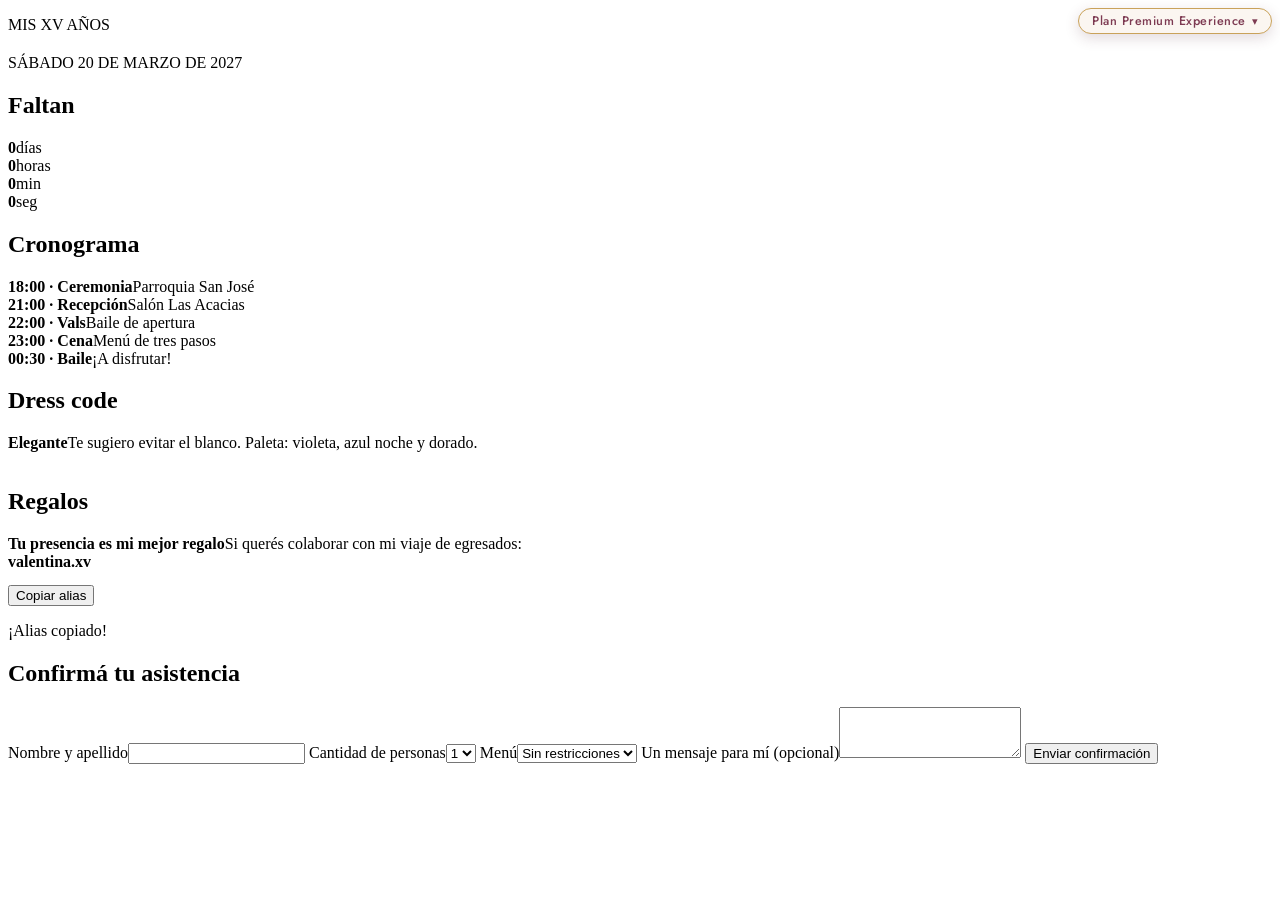
==== commit 696b4873: "Update index.html with external styles and scripts Refactor HTML structure and link external styles/" ====
--- a/demo/15-anios/index.html
+++ b/demo/15-anios/index.html
@@ -3,43 +3,9 @@
 <meta name="viewport" content="width=device-width, initial-scale=1, viewport-fit=cover">
 <title>Mis 15 · Valentina</title>
 <link href="https://fonts.googleapis.com/css2?family=Italiana&family=Jost:wght@300;400;500&display=swap" rel="stylesheet">
-<style>
-:root{color-scheme:light;--bg:#1d1440;--bg2:#2b1d5c;--lil:#c9b6ff;--rose:#eab5a2;--txt:#f5efff}
-*{box-sizing:border-box;margin:0}
-html{scroll-behavior:smooth}
-body{background:var(--bg);color:var(--txt);font:300 1.02rem/1.6 Jost,system-ui,sans-serif;text-align:center;padding:env(safe-area-inset-top) 0 env(safe-area-inset-bottom);overflow-x:hidden}
-.tag{position:fixed;z-index:5;top:calc(env(safe-area-inset-top) + 8px);right:8px;background:rgba(29,20,64,.85);border:1px solid var(--rose);border-radius:20px;padding:3px 11px;font:500 .68rem Jost;color:var(--rose)}
-.music{position:fixed;z-index:5;bottom:calc(env(safe-area-inset-bottom) + 12px);right:12px;width:46px;height:46px;border-radius:50%;border:1px solid var(--rose);background:var(--bg);color:var(--rose);font-size:1.1rem;cursor:pointer}
-section{padding:64px 24px;position:relative;overflow:hidden}
-.hero{min-height:100svh;display:flex;flex-direction:column;align-items:center;justify-content:center;background:radial-gradient(ellipse at 50% 35%,var(--bg2),var(--bg) 72%)}
-.orb{position:absolute;width:300px;height:300px;border-radius:50%;background:radial-gradient(circle,rgba(234,181,162,.35),transparent 70%);top:12%;left:50%;margin-left:-150px;animation:fl 7s ease-in-out infinite alternate}
-@keyframes fl{to{transform:translateY(26px) scale(1.12)}}
-.star{position:absolute;width:3px;height:3px;border-radius:50%;background:var(--lil);animation:tw 3s infinite alternate}
-@keyframes tw{from{opacity:.7}to{opacity:.1}}
-.sub{letter-spacing:.3em;font-size:.8rem;color:var(--lil);position:relative}
-.big{font:clamp(6rem,30vw,11rem)/.9 Italiana,serif;color:var(--rose);position:relative}
-.big span,h1 span{display:inline-block;opacity:0;transform:translateY(40px) rotate(6deg);animation:up .9s cubic-bezier(.2,.8,.2,1) forwards}
-@keyframes up{to{opacity:1;transform:none}}
-h1{font:400 clamp(2.2rem,9vw,3.6rem) Italiana,serif;letter-spacing:.12em;position:relative}
-h2{font:400 2rem Italiana,serif;color:var(--rose);margin-bottom:24px}
-.rv{opacity:0;transform:translateY(30px) scale(.97);transition:opacity .9s,transform .9s}.rv.on{opacity:1;transform:none}
-.cd{display:flex;gap:12px;justify-content:center}.cd div{min-width:64px}.cd strong{display:block;font:400 2.6rem Italiana,serif;color:var(--rose)}.cd span{font-size:.75rem;color:var(--lil)}
-.tl{max-width:420px;margin:0 auto;text-align:left;border-left:1px solid var(--rose);padding-left:24px}
-.tl div{position:relative;margin-bottom:22px}.tl div::before{content:"";position:absolute;left:-29px;top:8px;width:9px;height:9px;border-radius:50%;background:var(--rose)}
-.tl b{font:400 1.25rem Italiana,serif;color:var(--rose);display:block}
-.card{max-width:420px;margin:0 auto 16px;border:1px solid rgba(201,182,255,.35);border-radius:20px;padding:24px}
-.card b{font:400 1.4rem Italiana,serif;display:block;margin-bottom:6px;color:var(--rose)}
-.sw{display:flex;gap:10px;justify-content:center;margin-top:12px}.sw i{width:26px;height:26px;border-radius:50%;border:1px solid var(--lil)}
-form{max-width:420px;margin:0 auto;text-align:left;display:grid;gap:14px}
-label{font-size:.85rem;color:var(--lil)}
-input,select,textarea{width:100%;margin-top:4px;padding:12px 14px;border-radius:12px;border:1px solid rgba(201,182,255,.45);background:rgba(255,255,255,.06);color:var(--txt);font:inherit}
-select option{color:#1d1440}
-.btn{display:inline-block;padding:14px 32px;border-radius:40px;background:var(--rose);color:var(--bg);border:0;font:500 1rem Jost;cursor:pointer;text-decoration:none}
-.btn:focus-visible,input:focus-visible,select:focus-visible,textarea:focus-visible{outline:3px solid var(--lil);outline-offset:2px}
-.ok{display:none;margin-top:10px;color:var(--lil)}
-@media(prefers-reduced-motion:reduce){.orb,.star{animation:none}.big span,h1 span{opacity:1;transform:none;animation:none}.rv{opacity:1;transform:none;transition:none}}
-</style></head><body>
-<span class="tag">Plan Premium</span>
+<link rel="stylesheet" href="style.css">
+<link rel="stylesheet" href="../plan-badge.css"></head><body>
+<span class="tag" data-plan="premium"></span>
 <button class="music" id="mb" aria-label="Música" hidden>♪</button>
 <audio id="au" loop src="musica.mp3"></audio>
 <section class="hero" id="top">
@@ -79,21 +45,5 @@
 <button class="btn" type="submit">Enviar confirmación</button>
 </form>
 </section>
-<script>
-const g=i=>document.getElementById(i);
-[...'15'].forEach((c,i)=>{const s=document.createElement('span');s.textContent=c;s.style.animationDelay=.2+i*.25+'s';g('n').appendChild(s)});
-[...'VALENTINA'].forEach((c,i)=>{const s=document.createElement('span');s.textContent=c;s.style.animationDelay=.8+i*.07+'s';g('nm').appendChild(s)});
-for(let i=0;i<40;i++){const e=document.createElement('i');e.className='star';e.style.cssText='left:'+Math.random()*100+'%;top:'+Math.random()*100+'%;animation-delay:'+Math.random()*3+'s';g('top').appendChild(e)}
-addEventListener('scroll',()=>{g('top').querySelector('.orb').style.marginTop=Math.min(scrollY*.25,120)+'px'},{passive:true});
-const t=new Date('2027-03-20T18:00:00-03:00');
-function u(){const x=Math.max(0,t-new Date());g('d').textContent=Math.floor(x/864e5);g('h').textContent=Math.floor(x/36e5)%24;g('m').textContent=Math.floor(x/6e4)%60;g('s').textContent=Math.floor(x/1e3)%60}
-u();setInterval(u,1000);
-const io=new IntersectionObserver(e=>e.forEach(x=>x.isIntersecting&&x.target.classList.add('on')),{threshold:.15});
-document.querySelectorAll('.rv').forEach(e=>io.observe(e));
-g('cp').onclick=()=>{try{navigator.clipboard.writeText(g('al').textContent)}catch(e){}g('cok').style.display='block'};
-g('f').onsubmit=e=>{e.preventDefault();const f=new FormData(g('f'));
-const msg='Hola! Confirmo asistencia a los 15 de Valentina.%0A'+encodeURIComponent('Nombre: '+f.get('n')+'\nPersonas: '+f.get('c')+'\nMenú: '+f.get('m')+(f.get('g')?'\nMensaje: '+f.get('g'):''));
-window.open('https://wa.me/5493624000000?text='+msg,'_blank','noopener')};
-const au=g('au'),mb=g('mb');au.addEventListener('canplay',()=>mb.hidden=false,{once:true});
-mb.onclick=()=>{au.paused?au.play():au.pause();mb.textContent=au.paused?'♪':'❚❚'};
-</script></body></html>
+<script src="script.js"></script>
+<script src="../plan-badge.js"></script></body></html>
--- a/demo/plan-badge.css
+++ b/demo/plan-badge.css
@@ -0,0 +1,16 @@
+/* Etiqueta de plan + panel "Qué incluye" (compartido por las 3 demos) */
+.tag[data-plan]{position:fixed;z-index:20;top:calc(env(safe-area-inset-top,0px) + 8px);right:8px;display:inline-flex;gap:6px;align-items:center;background:#fbf6f1;color:#7d3a52;border:1px solid #c9a25a;border-radius:999px;padding:6px 13px;font:500 .78rem/1 Jost,system-ui,sans-serif;letter-spacing:.04em;cursor:pointer;box-shadow:0 4px 14px rgba(90,42,60,.18)}
+.tag[data-plan]::after{content:"▾";font-size:.7rem}
+.tag[data-plan]:focus-visible{outline:3px solid #c9a25a;outline-offset:2px}
+.pb-ov{position:fixed;inset:0;z-index:30;background:rgba(40,20,30,.55);display:none;align-items:flex-end;justify-content:center;padding:0 12px env(safe-area-inset-bottom,0px)}
+.pb-ov.open{display:flex}
+.pb{width:100%;max-width:420px;max-height:85svh;overflow:auto;background:#fbf6f1;color:#5a2a3c;border-radius:22px 22px 0 0;padding:26px 24px 28px;font:400 .95rem/1.5 Jost,system-ui,sans-serif;text-align:left}
+.pb h3{font:italic 500 1.7rem/1.1 "Cormorant Garamond",Georgia,serif;color:#7d3a52;margin:0}
+.pb .pr{font:italic 500 1.5rem "Cormorant Garamond",Georgia,serif;color:#b98f5e;margin:2px 0 12px}
+.pb ul{list-style:none;margin:0 0 16px;padding:0}
+.pb li{display:flex;gap:9px;margin-bottom:6px}
+.pb li::before{content:"✦";color:#c9a25a}
+.pb h4{margin:14px 0 8px;font:500 .78rem Jost,sans-serif;letter-spacing:.14em;text-transform:uppercase;color:#8a6a5e}
+.pb .up li{color:#8a6a5e}.pb .up li::before{content:"+";color:#b98f5e}
+.pb button{margin-top:8px;width:100%;padding:12px;border-radius:999px;border:1px solid #c9a25a;background:transparent;color:#7d3a52;font:500 1rem Jost,sans-serif;cursor:pointer}
+.pb button:focus-visible{outline:3px solid #c9a25a;outline-offset:2px}
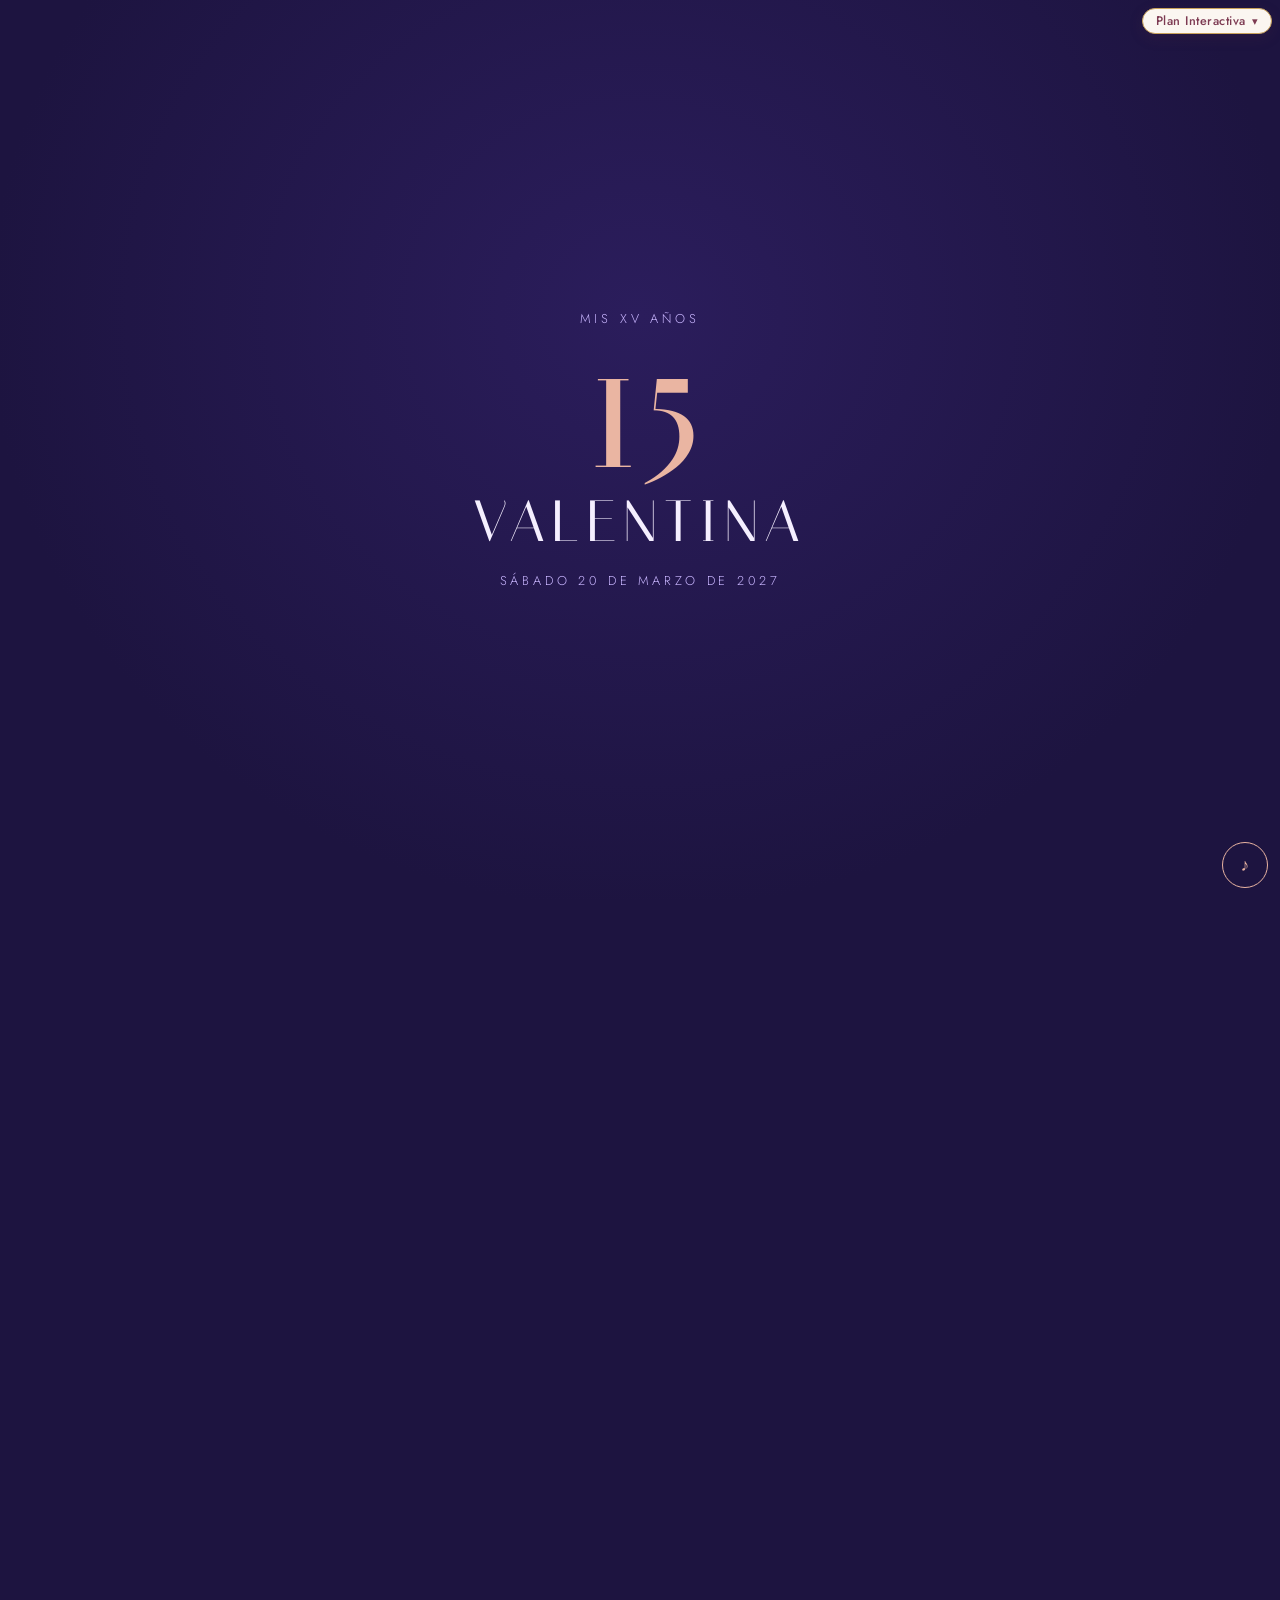
==== commit d33573f1: "Enhance index.html with interactive features Added interactive elements and updated event details." ====
--- a/demo/15-anios/index.html
+++ b/demo/15-anios/index.html
@@ -5,45 +5,54 @@
 <link href="https://fonts.googleapis.com/css2?family=Italiana&family=Jost:wght@300;400;500&display=swap" rel="stylesheet">
 <link rel="stylesheet" href="style.css">
 <link rel="stylesheet" href="../plan-badge.css"></head><body>
-<span class="tag" data-plan="premium"></span>
-<button class="music" id="mb" aria-label="Música" hidden>♪</button>
+<span class="tag" data-plan="interactiva"></span>
+<button class="music" id="mb" aria-label="Música" type="button">♪</button>
 <audio id="au" loop src="musica.mp3"></audio>
+
 <section class="hero" id="top">
-<div class="orb"></div>
 <p class="sub">MIS XV AÑOS</p>
-<div class="big" id="n"></div>
-<h1 id="nm"></h1>
+<div class="big">15</div>
+<h1>VALENTINA</h1>
 <p class="sub" style="margin-top:16px">SÁBADO 20 DE MARZO DE 2027</p>
 </section>
+
+<section class="rv">
+<h2>Mi historia</h2>
+<p class="story">Quince años de risas, amigos y sueños. Quiero que seas parte de esta noche tan especial para mí.</p>
+</section>
+
+<section class="rv">
+<h2>Mis momentos</h2>
+<div class="car" id="car" aria-roledescription="carrusel"></div>
+<div class="dots" id="dots"></div>
+</section>
+
+<section class="rv">
+<h2>Galería</h2>
+<div class="gal" id="gal"></div>
+</section>
+
+<section class="rv">
+<h2>Mis cosas favoritas</h2>
+<div class="chips"><span>🎶 Pop y cumbia</span><span>🍫 Chocolate</span><span>💜 Violeta</span><span>📸 Fotos</span><span>✈️ Viajar</span></div>
+</section>
+
+<section class="rv">
+<h2>Cuándo y dónde</h2>
+<div class="cards">
+<div class="card"><b>Ceremonia</b>Parroquia San José · 18:00 h<br>Av. 9 de Julio 450</div>
+<div class="card"><b>Fiesta</b>Salón Las Acacias · 21:00 h<br>Ruta 11 km 5</div>
+</div>
+<a class="btn alt" href="https://maps.google.com/?q=Resistencia+Chaco" target="_blank" rel="noopener">Ver ubicación</a>
+</section>
+
 <section class="rv">
 <h2>Faltan</h2>
-<div class="cd"><div><strong id="d">0</strong><span>días</span></div><div><strong id="h">0</strong><span>horas</span></div><div><strong id="m">0</strong><span>min</span></div><div><strong id="s">0</strong><span>seg</span></div></div>
+<div class="cd"><div><strong id="d">0</strong><span>días</span></div><div><strong id="h">0</strong><span>horas</span></div><div><strong id="m">0</strong><span>min</span></div></div>
+<p class="note">Confirmá tu asistencia antes del 1 de marzo</p>
+<a class="btn" href="https://wa.me/5493624000000?text=Hola!%20Confirmo%20mi%20asistencia%20a%20los%2015%20de%20Valentina" target="_blank" rel="noopener">Confirmar por WhatsApp</a>
 </section>
-<section class="rv">
-<h2>Cronograma</h2>
-<div class="tl">
-<div><b>18:00 · Ceremonia</b>Parroquia San José</div>
-<div><b>21:00 · Recepción</b>Salón Las Acacias</div>
-<div><b>22:00 · Vals</b>Baile de apertura</div>
-<div><b>23:00 · Cena</b>Menú de tres pasos</div>
-<div><b>00:30 · Baile</b>¡A disfrutar!</div>
-</div>
-</section>
-<section class="rv">
-<h2>Dress code</h2>
-<div class="card"><b>Elegante</b>Te sugiero evitar el blanco. Paleta: violeta, azul noche y dorado.<div class="sw"><i style="background:#2b1d5c"></i><i style="background:#c9b6ff"></i><i style="background:#eab5a2"></i><i style="background:#d9ae5b"></i></div></div>
-<h2 style="margin-top:36px">Regalos</h2>
-<div class="card"><b>Tu presencia es mi mejor regalo</b>Si querés colaborar con mi viaje de egresados:<br><strong id="al">valentina.xv</strong><br><button class="btn" style="margin-top:14px" id="cp" type="button">Copiar alias</button><p class="ok" id="cok" role="status">¡Alias copiado!</p></div>
-</section>
-<section class="rv" id="rsvp">
-<h2>Confirmá tu asistencia</h2>
-<form id="f">
-<label>Nombre y apellido<input name="n" required autocomplete="name"></label>
-<label>Cantidad de personas<select name="c"><option>1</option><option>2</option><option>3</option><option>4</option></select></label>
-<label>Menú<select name="m"><option>Sin restricciones</option><option>Vegetariano</option><option>Celíaco</option><option>Otro</option></select></label>
-<label>Un mensaje para mí (opcional)<textarea name="g" rows="3"></textarea></label>
-<button class="btn" type="submit">Enviar confirmación</button>
-</form>
-</section>
+
+<div class="lb" id="lb" hidden><img id="lbi" alt=""><button type="button" id="lbx" aria-label="Cerrar">×</button></div>
 <script src="script.js"></script>
 <script src="../plan-badge.js"></script></body></html>
--- a/demo/15-anios/style.css
+++ b/demo/15-anios/style.css
@@ -0,0 +1,34 @@
+:root{color-scheme:light;--bg:#1d1440;--bg2:#2b1d5c;--lil:#c9b6ff;--rose:#eab5a2;--txt:#f5efff}
+*{box-sizing:border-box;margin:0}
+html{scroll-behavior:smooth}
+body{background:var(--bg);color:var(--txt);font:300 1.02rem/1.6 Jost,system-ui,sans-serif;text-align:center;padding:env(safe-area-inset-top) 0 env(safe-area-inset-bottom);overflow-x:hidden}
+.tag{position:fixed;z-index:5;top:calc(env(safe-area-inset-top) + 8px);right:8px;background:rgba(29,20,64,.85);border:1px solid var(--rose);border-radius:20px;padding:3px 11px;font:500 .68rem Jost;color:var(--rose)}
+.music{position:fixed;z-index:5;bottom:calc(env(safe-area-inset-bottom) + 12px);right:12px;width:46px;height:46px;border-radius:50%;border:1px solid var(--rose);background:var(--bg);color:var(--rose);font-size:1.1rem;cursor:pointer}
+section{padding:64px 24px;position:relative;overflow:hidden}
+.hero{min-height:100svh;display:flex;flex-direction:column;align-items:center;justify-content:center;background:radial-gradient(ellipse at 50% 35%,var(--bg2),var(--bg) 72%)}
+.orb{position:absolute;width:300px;height:300px;border-radius:50%;background:radial-gradient(circle,rgba(234,181,162,.35),transparent 70%);top:12%;left:50%;margin-left:-150px;animation:fl 7s ease-in-out infinite alternate}
+@keyframes fl{to{transform:translateY(26px) scale(1.12)}}
+.star{position:absolute;width:3px;height:3px;border-radius:50%;background:var(--lil);animation:tw 3s infinite alternate}
+@keyframes tw{from{opacity:.7}to{opacity:.1}}
+.sub{letter-spacing:.3em;font-size:.8rem;color:var(--lil);position:relative}
+.big{font:clamp(6rem,30vw,11rem)/.9 Italiana,serif;color:var(--rose);position:relative}
+.big span,h1 span{display:inline-block;opacity:0;transform:translateY(40px) rotate(6deg);animation:up .9s cubic-bezier(.2,.8,.2,1) forwards}
+@keyframes up{to{opacity:1;transform:none}}
+h1{font:400 clamp(2.2rem,9vw,3.6rem) Italiana,serif;letter-spacing:.12em;position:relative}
+h2{font:400 2rem Italiana,serif;color:var(--rose);margin-bottom:24px}
+.rv{opacity:0;transform:translateY(30px) scale(.97);transition:opacity .9s,transform .9s}.rv.on{opacity:1;transform:none}
+.cd{display:flex;gap:12px;justify-content:center}.cd div{min-width:64px}.cd strong{display:block;font:400 2.6rem Italiana,serif;color:var(--rose)}.cd span{font-size:.75rem;color:var(--lil)}
+.tl{max-width:420px;margin:0 auto;text-align:left;border-left:1px solid var(--rose);padding-left:24px}
+.tl div{position:relative;margin-bottom:22px}.tl div::before{content:"";position:absolute;left:-29px;top:8px;width:9px;height:9px;border-radius:50%;background:var(--rose)}
+.tl b{font:400 1.25rem Italiana,serif;color:var(--rose);display:block}
+.card{max-width:420px;margin:0 auto 16px;border:1px solid rgba(201,182,255,.35);border-radius:20px;padding:24px}
+.card b{font:400 1.4rem Italiana,serif;display:block;margin-bottom:6px;color:var(--rose)}
+.sw{display:flex;gap:10px;justify-content:center;margin-top:12px}.sw i{width:26px;height:26px;border-radius:50%;border:1px solid var(--lil)}
+form{max-width:420px;margin:0 auto;text-align:left;display:grid;gap:14px}
+label{font-size:.85rem;color:var(--lil)}
+input,select,textarea{width:100%;margin-top:4px;padding:12px 14px;border-radius:12px;border:1px solid rgba(201,182,255,.45);background:rgba(255,255,255,.06);color:var(--txt);font:inherit}
+select option{color:#1d1440}
+.btn{display:inline-block;padding:14px 32px;border-radius:40px;background:var(--rose);color:var(--bg);border:0;font:500 1rem Jost;cursor:pointer;text-decoration:none}
+.btn:focus-visible,input:focus-visible,select:focus-visible,textarea:focus-visible{outline:3px solid var(--lil);outline-offset:2px}
+.ok{display:none;margin-top:10px;color:var(--lil)}
+@media(prefers-reduced-motion:reduce){.orb,.star{animation:none}.big span,h1 span{opacity:1;transform:none;animation:none}.rv{opacity:1;transform:none;transition:none}}
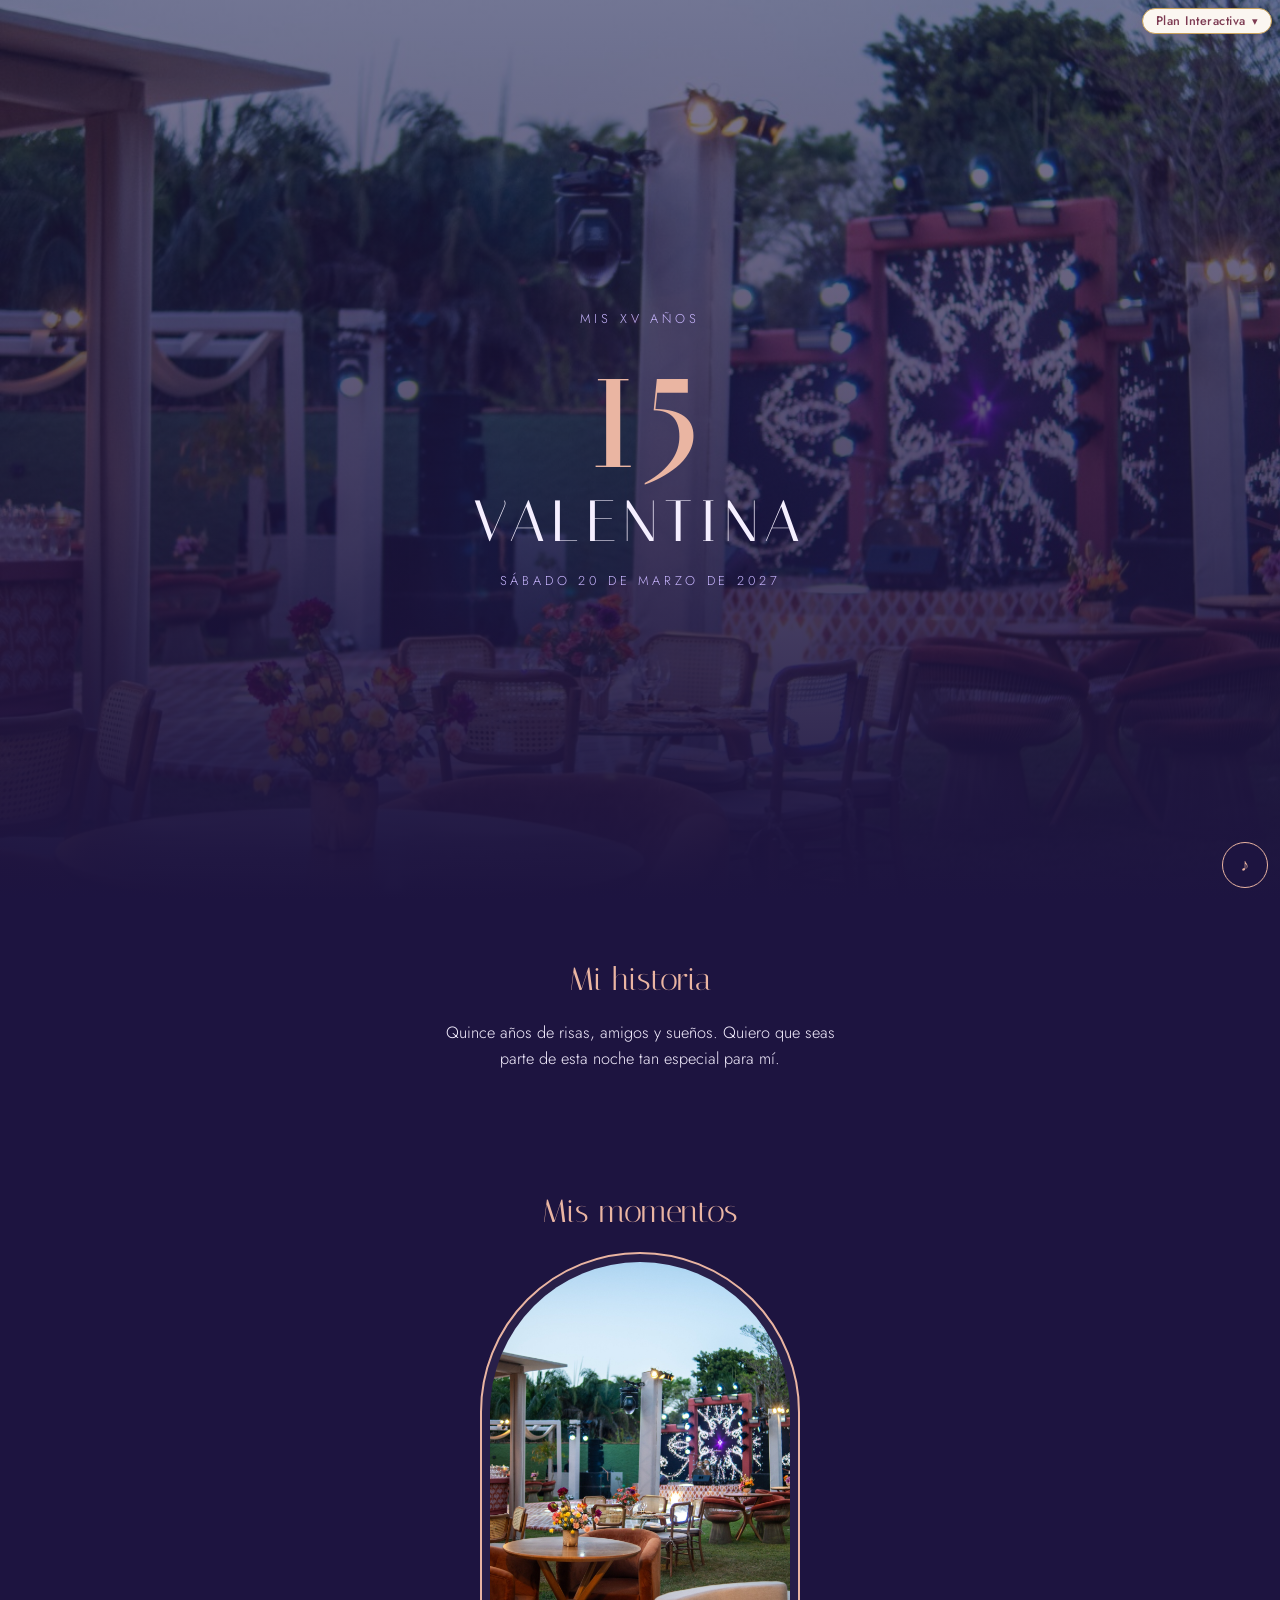
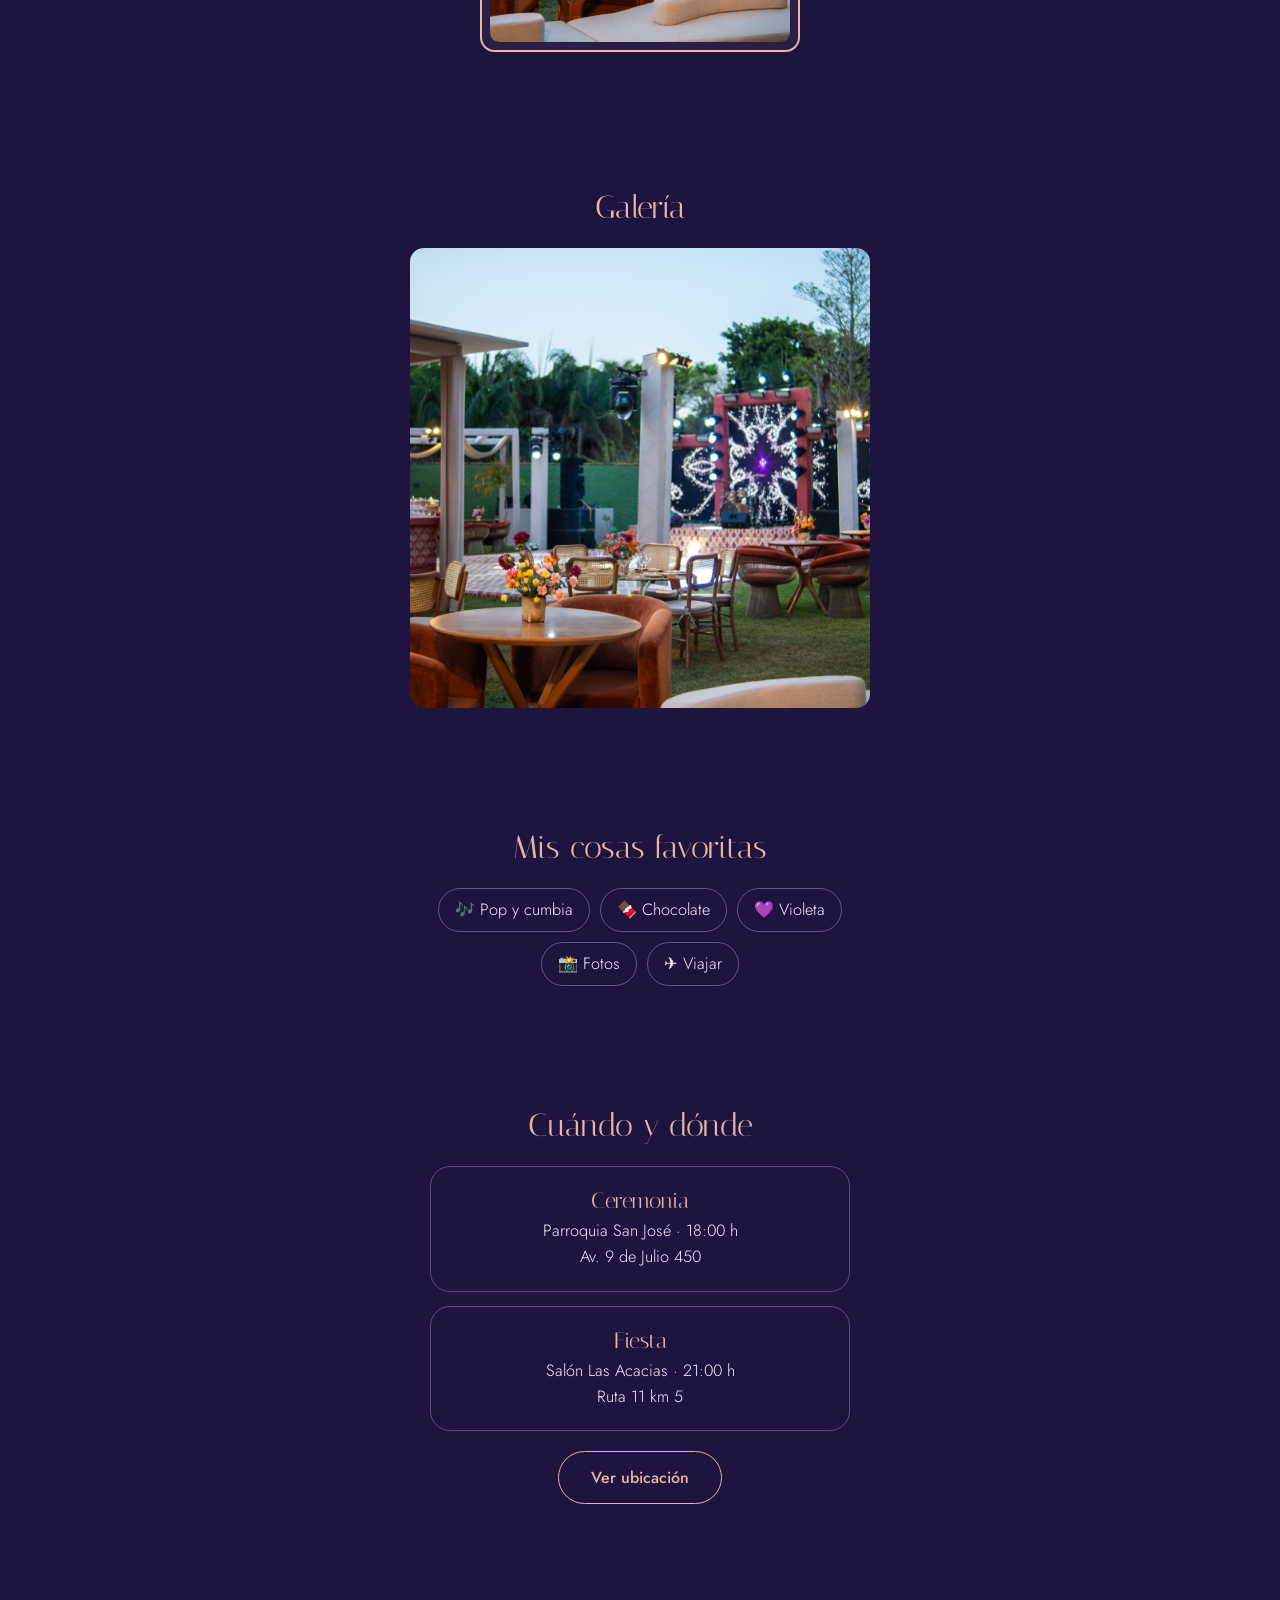
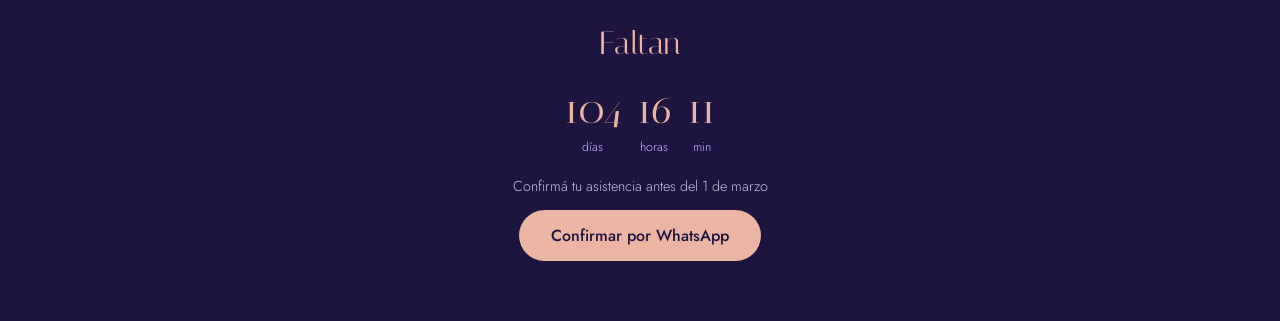
==== commit 615810df: "Update WhatsApp link in index.html" ====
--- a/demo/15-anios/index.html
+++ b/demo/15-anios/index.html
@@ -50,7 +50,7 @@
 <h2>Faltan</h2>
 <div class="cd"><div><strong id="d">0</strong><span>días</span></div><div><strong id="h">0</strong><span>horas</span></div><div><strong id="m">0</strong><span>min</span></div></div>
 <p class="note">Confirmá tu asistencia antes del 1 de marzo</p>
-<a class="btn" href="https://wa.me/5493624000000?text=Hola!%20Confirmo%20mi%20asistencia%20a%20los%2015%20de%20Valentina" target="_blank" rel="noopener">Confirmar por WhatsApp</a>
+<a class="btn" href="?text=Hola!%20Confirmo%20mi%20asistencia%20a%20los%2015%20de%20Valentina" target="_blank" rel="noopener">Confirmar por WhatsApp</a>
 </section>
 
 <div class="lb" id="lb" hidden><img id="lbi" alt=""><button type="button" id="lbx" aria-label="Cerrar">×</button></div>
--- a/demo/15-anios/style.css
+++ b/demo/15-anios/style.css
@@ -2,33 +2,36 @@
 *{box-sizing:border-box;margin:0}
 html{scroll-behavior:smooth}
 body{background:var(--bg);color:var(--txt);font:300 1.02rem/1.6 Jost,system-ui,sans-serif;text-align:center;padding:env(safe-area-inset-top) 0 env(safe-area-inset-bottom);overflow-x:hidden}
-.tag{position:fixed;z-index:5;top:calc(env(safe-area-inset-top) + 8px);right:8px;background:rgba(29,20,64,.85);border:1px solid var(--rose);border-radius:20px;padding:3px 11px;font:500 .68rem Jost;color:var(--rose)}
 .music{position:fixed;z-index:5;bottom:calc(env(safe-area-inset-bottom) + 12px);right:12px;width:46px;height:46px;border-radius:50%;border:1px solid var(--rose);background:var(--bg);color:var(--rose);font-size:1.1rem;cursor:pointer}
-section{padding:64px 24px;position:relative;overflow:hidden}
-.hero{min-height:100svh;display:flex;flex-direction:column;align-items:center;justify-content:center;background:radial-gradient(ellipse at 50% 35%,var(--bg2),var(--bg) 72%)}
-.orb{position:absolute;width:300px;height:300px;border-radius:50%;background:radial-gradient(circle,rgba(234,181,162,.35),transparent 70%);top:12%;left:50%;margin-left:-150px;animation:fl 7s ease-in-out infinite alternate}
-@keyframes fl{to{transform:translateY(26px) scale(1.12)}}
-.star{position:absolute;width:3px;height:3px;border-radius:50%;background:var(--lil);animation:tw 3s infinite alternate}
-@keyframes tw{from{opacity:.7}to{opacity:.1}}
-.sub{letter-spacing:.3em;font-size:.8rem;color:var(--lil);position:relative}
-.big{font:clamp(6rem,30vw,11rem)/.9 Italiana,serif;color:var(--rose);position:relative}
-.big span,h1 span{display:inline-block;opacity:0;transform:translateY(40px) rotate(6deg);animation:up .9s cubic-bezier(.2,.8,.2,1) forwards}
-@keyframes up{to{opacity:1;transform:none}}
-h1{font:400 clamp(2.2rem,9vw,3.6rem) Italiana,serif;letter-spacing:.12em;position:relative}
-h2{font:400 2rem Italiana,serif;color:var(--rose);margin-bottom:24px}
-.rv{opacity:0;transform:translateY(30px) scale(.97);transition:opacity .9s,transform .9s}.rv.on{opacity:1;transform:none}
-.cd{display:flex;gap:12px;justify-content:center}.cd div{min-width:64px}.cd strong{display:block;font:400 2.6rem Italiana,serif;color:var(--rose)}.cd span{font-size:.75rem;color:var(--lil)}
-.tl{max-width:420px;margin:0 auto;text-align:left;border-left:1px solid var(--rose);padding-left:24px}
-.tl div{position:relative;margin-bottom:22px}.tl div::before{content:"";position:absolute;left:-29px;top:8px;width:9px;height:9px;border-radius:50%;background:var(--rose)}
-.tl b{font:400 1.25rem Italiana,serif;color:var(--rose);display:block}
-.card{max-width:420px;margin:0 auto 16px;border:1px solid rgba(201,182,255,.35);border-radius:20px;padding:24px}
-.card b{font:400 1.4rem Italiana,serif;display:block;margin-bottom:6px;color:var(--rose)}
-.sw{display:flex;gap:10px;justify-content:center;margin-top:12px}.sw i{width:26px;height:26px;border-radius:50%;border:1px solid var(--lil)}
-form{max-width:420px;margin:0 auto;text-align:left;display:grid;gap:14px}
-label{font-size:.85rem;color:var(--lil)}
-input,select,textarea{width:100%;margin-top:4px;padding:12px 14px;border-radius:12px;border:1px solid rgba(201,182,255,.45);background:rgba(255,255,255,.06);color:var(--txt);font:inherit}
-select option{color:#1d1440}
-.btn{display:inline-block;padding:14px 32px;border-radius:40px;background:var(--rose);color:var(--bg);border:0;font:500 1rem Jost;cursor:pointer;text-decoration:none}
-.btn:focus-visible,input:focus-visible,select:focus-visible,textarea:focus-visible{outline:3px solid var(--lil);outline-offset:2px}
-.ok{display:none;margin-top:10px;color:var(--lil)}
-@media(prefers-reduced-motion:reduce){.orb,.star{animation:none}.big span,h1 span{opacity:1;transform:none;animation:none}.rv{opacity:1;transform:none;transition:none}}
+.music:focus-visible,.btn:focus-visible,.dots button:focus-visible,.gal button:focus-visible,.lb button:focus-visible{outline:3px solid var(--lil);outline-offset:3px}
+section{padding:60px 24px}
+.hero{min-height:100svh;display:flex;flex-direction:column;align-items:center;justify-content:center;background:linear-gradient(180deg,rgba(29,20,64,.55) 0%,rgba(29,20,64,.78) 60%,var(--bg) 100%),url('img/pexels-flavionascimento-39394234.jpg') center/cover no-repeat,radial-gradient(ellipse at 50% 35%,var(--bg2),var(--bg) 72%)}
+.hero>*{animation:in 1.2s ease both}.hero>:nth-child(2){animation-delay:.2s}.hero>:nth-child(3){animation-delay:.4s}.hero>:nth-child(4){animation-delay:.6s}
+@keyframes in{from{opacity:0;transform:translateY(18px)}to{opacity:1;transform:none}}
+.sub{letter-spacing:.3em;font-size:.8rem;color:var(--lil)}
+.big{font:clamp(6rem,30vw,11rem)/.9 Italiana,serif;color:var(--rose)}
+h1{font:400 clamp(2.2rem,9vw,3.6rem) Italiana,serif;letter-spacing:.12em}
+h2{font:400 2rem Italiana,serif;color:var(--rose);margin-bottom:22px}
+.rv{opacity:0;transform:translateY(26px);transition:opacity .9s,transform .9s}.rv.on{opacity:1;transform:none}
+.story{max-width:420px;margin:0 auto}
+.car{position:relative;width:min(320px,86%);aspect-ratio:4/5;margin:0 auto;border-radius:200px 200px 18px 18px;overflow:hidden;border:2px solid var(--rose);padding:8px;background:rgba(255,255,255,.05)}
+.car img{position:absolute;inset:8px;width:calc(100% - 16px);height:calc(100% - 16px);object-fit:cover;border-radius:192px 192px 12px 12px;opacity:0;transition:opacity 1s}
+.car img.on{opacity:1}
+.dots{display:flex;gap:10px;justify-content:center;margin-top:16px}
+.dots button{width:11px;height:11px;border-radius:50%;border:1px solid var(--rose);background:none;padding:0;cursor:pointer}.dots .on{background:var(--rose)}
+.gal{display:grid;grid-template-columns:repeat(auto-fit,minmax(130px,1fr));gap:10px;max-width:460px;margin:0 auto}
+.gal button{border:0;padding:0;border-radius:14px;overflow:hidden;aspect-ratio:1;cursor:zoom-in;background:var(--bg2)}
+.gal img{width:100%;height:100%;object-fit:cover;display:block;transition:transform .4s}.gal button:hover img{transform:scale(1.07)}
+.lb{position:fixed;inset:0;z-index:40;background:rgba(10,6,30,.92);display:flex;align-items:center;justify-content:center;padding:20px}
+.lb[hidden]{display:none}.lb img{max-width:100%;max-height:88svh;border-radius:12px}
+.lb button{position:absolute;top:calc(env(safe-area-inset-top) + 12px);right:14px;font-size:2rem;color:#fff;background:none;border:0;cursor:pointer}
+.chips{display:flex;flex-wrap:wrap;gap:10px;justify-content:center;max-width:440px;margin:0 auto}
+.chips span{padding:8px 16px;border:1px solid rgba(201,182,255,.4);border-radius:30px}
+.cards{display:grid;gap:14px;max-width:420px;margin:0 auto 20px}
+.card{border:1px solid rgba(201,182,255,.35);border-radius:20px;padding:20px}
+.card b{display:block;font:400 1.4rem Italiana,serif;color:var(--rose);margin-bottom:4px}
+.cd{display:flex;gap:14px;justify-content:center}.cd strong{display:block;font:400 2.6rem Italiana,serif;color:var(--rose)}.cd span{font-size:.78rem;color:var(--lil)}
+.note{margin:16px 0 12px;font-size:.9rem;opacity:.8}
+.btn{display:inline-block;padding:14px 32px;border-radius:40px;background:var(--rose);color:var(--bg);text-decoration:none;font:500 1rem Jost,sans-serif}
+.btn.alt{background:none;color:var(--rose);border:1px solid var(--rose)}
+@media(prefers-reduced-motion:reduce){.hero>*{animation:none}.rv{opacity:1;transform:none;transition:none}}
